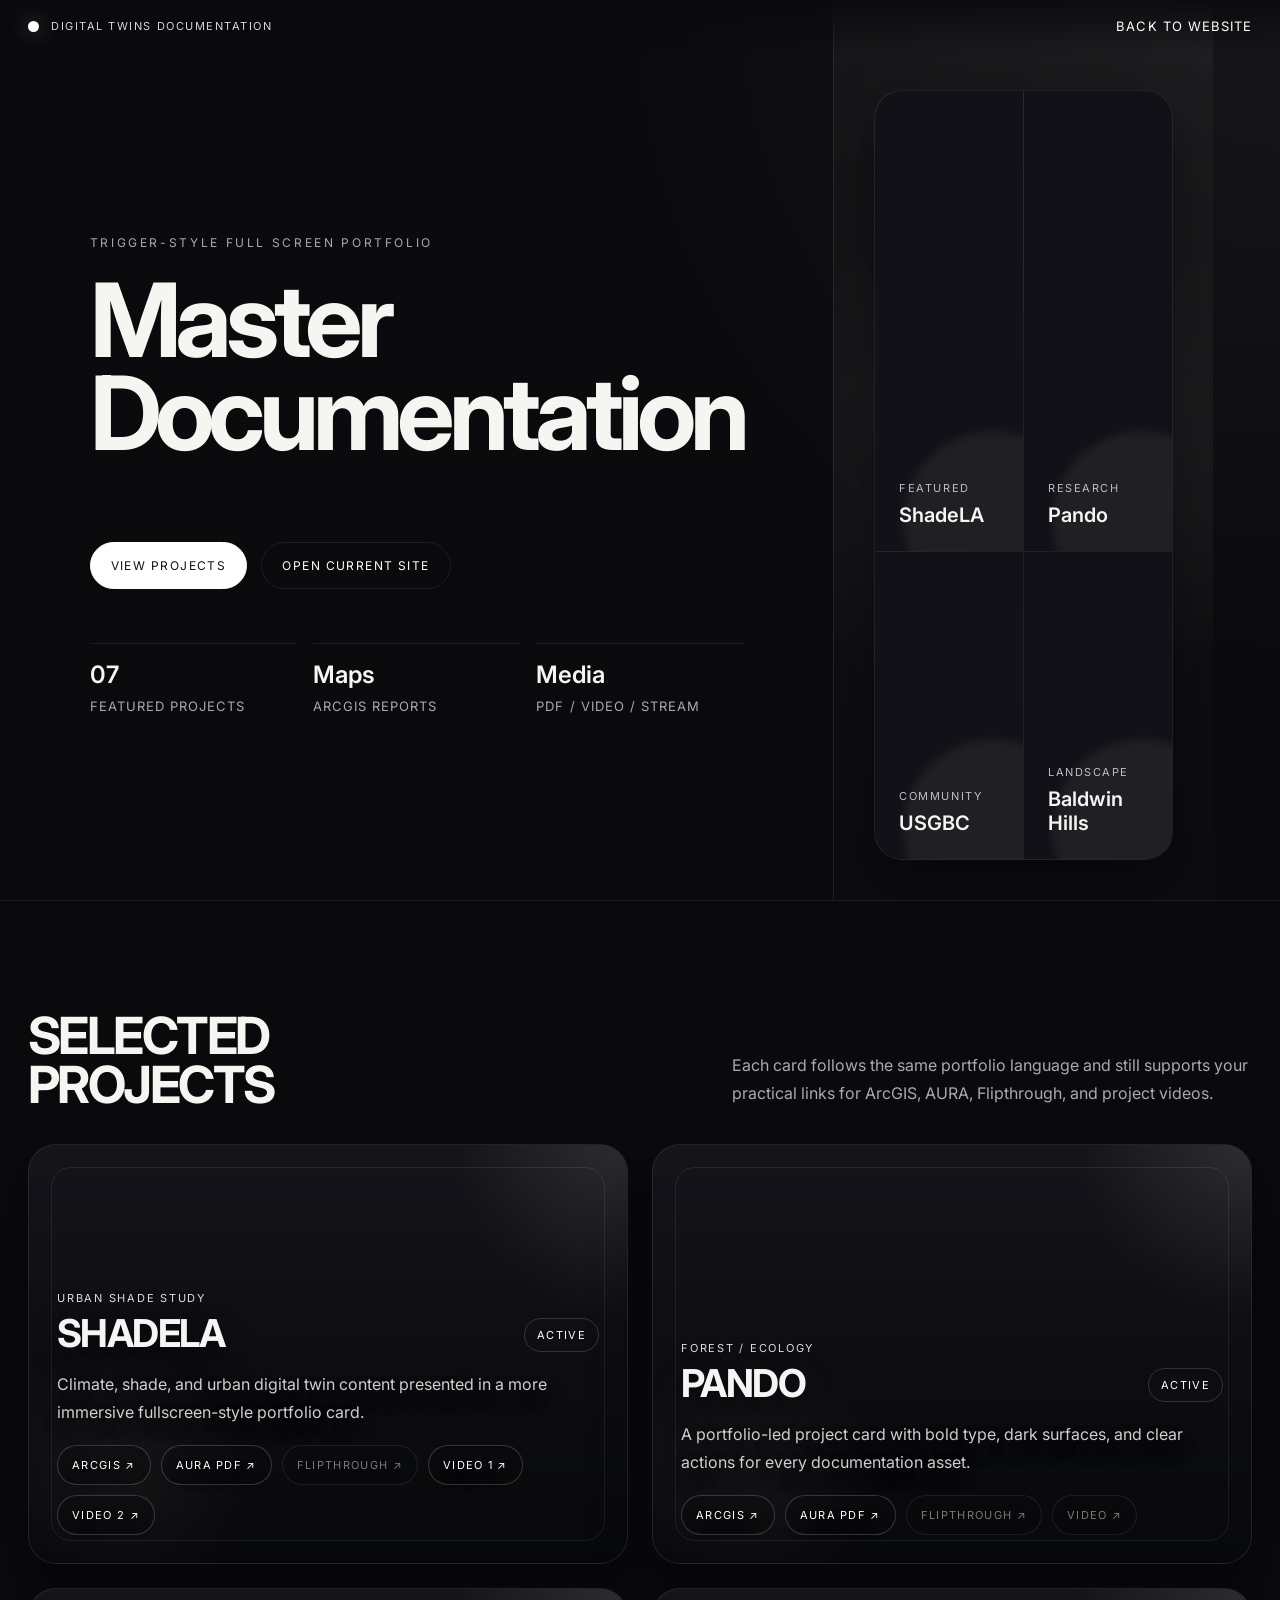
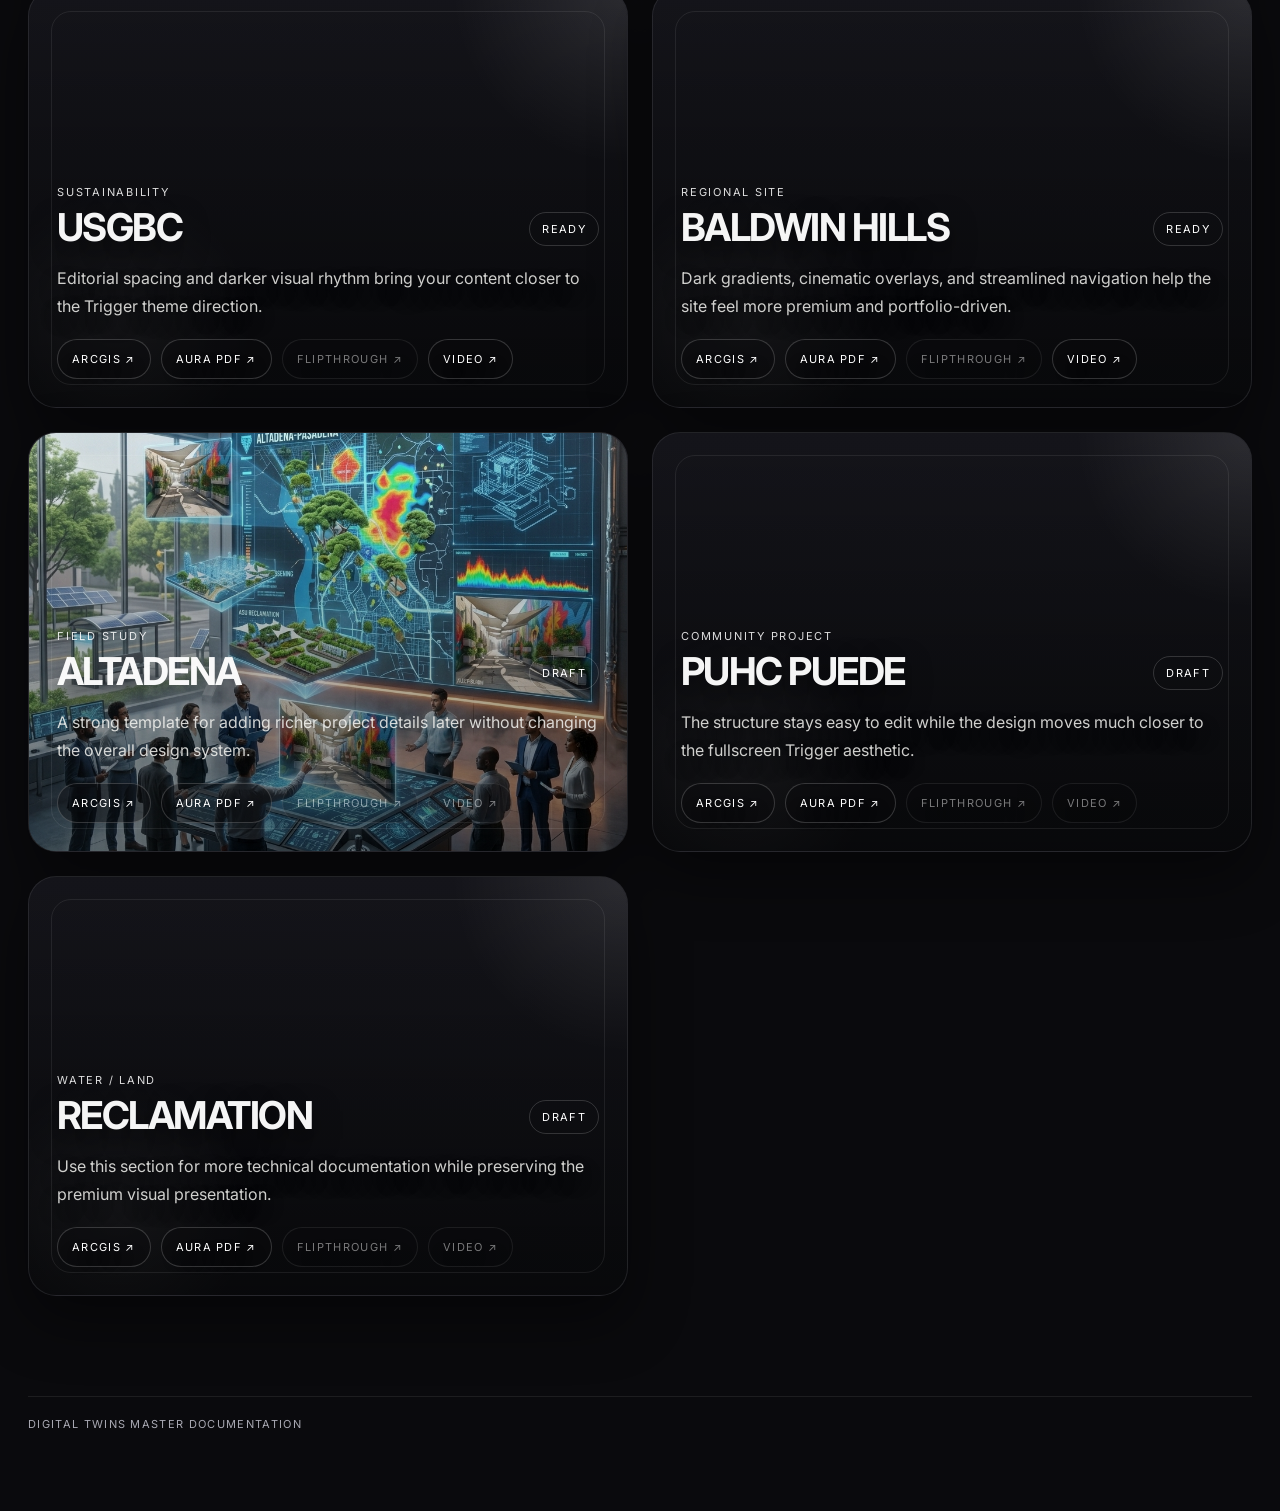
==== Master-Documentation/index.html @ c4b17cc3 "Remove docs footer tagline" ====
<!doctype html>
<html lang="en">
<head>
  <meta charset="utf-8" />
  <meta name="viewport" content="width=device-width, initial-scale=1" />
  <title>Digital Twins Master Documentation</title>
  <link rel="preconnect" href="https://fonts.googleapis.com">
  <link rel="preconnect" href="https://fonts.gstatic.com" crossorigin>
  <link href="https://fonts.googleapis.com/css2?family=Inter:wght@400;500;600;700;800;900&display=swap" rel="stylesheet">
  <style>
    :root {
      --bg: #0a0a0d;
      --panel: #121217;
      --panel-2: #181820;
      --line: rgba(255,255,255,0.08);
      --text: #f5f5f2;
      --muted: #a9a9b3;
      --accent: #ffffff;
      --accent-2: #d6d6dc;
      --radius: 22px;
      --max: 1400px;
      --shadow: 0 24px 60px rgba(0,0,0,0.45);
    }

    * { box-sizing: border-box; }
    html { scroll-behavior: smooth; }
    body {
      margin: 0;
      background: radial-gradient(circle at top right, rgba(255,255,255,0.05), transparent 20%), #0a0a0d;
      color: var(--text);
      font-family: Inter, Arial, Helvetica, sans-serif;
      overflow-x: hidden;
    }

    a { color: inherit; }

    .noise {
      position: fixed;
      inset: 0;
      pointer-events: none;
      opacity: 0.035;
      background-image:
        linear-gradient(rgba(255,255,255,.8) 1px, transparent 1px),
        linear-gradient(90deg, rgba(255,255,255,.8) 1px, transparent 1px);
      background-size: 4px 4px, 4px 4px;
      mix-blend-mode: soft-light;
      z-index: 0;
    }

    .site {
      position: relative;
      z-index: 1;
    }

    .topbar {
      position: fixed;
      inset: 0 0 auto 0;
      z-index: 30;
      padding: 18px 28px;
      display: flex;
      justify-content: space-between;
      align-items: center;
      background: linear-gradient(180deg, rgba(10,10,13,0.9), rgba(10,10,13,0.45), transparent);
    }

    .brand {
      display: flex;
      align-items: center;
      gap: 12px;
      letter-spacing: 0.14em;
      text-transform: uppercase;
      font-size: 11px;
      color: var(--accent-2);
    }

    .brand-mark {
      width: 11px;
      height: 11px;
      border-radius: 999px;
      background: #fff;
      box-shadow: 0 0 22px rgba(255,255,255,0.4);
    }

    .nav {
      display: flex;
      gap: 20px;
      align-items: center;
    }

    .nav a {
      text-decoration: none;
      color: var(--muted);
      font-size: 13px;
      letter-spacing: 0.08em;
      text-transform: uppercase;
      transition: color .25s ease;
    }

    .nav a:hover,
    .nav a.active {
      color: #fff;
    }

    .hero {
      min-height: 100vh;
      display: grid;
      grid-template-columns: 1.15fr 0.85fr;
      align-items: stretch;
      border-bottom: 1px solid var(--line);
    }

    .hero-left,
    .hero-right {
      position: relative;
      min-height: 100vh;
    }

    .hero-left {
      padding: 120px 7vw 70px;
      display: flex;
      flex-direction: column;
      justify-content: center;
    }

    .kicker {
      color: var(--muted);
      letter-spacing: 0.22em;
      text-transform: uppercase;
      font-size: 12px;
      margin-bottom: 24px;
    }

    h1 {
      margin: 0;
      font-size: clamp(3.6rem, 8vw, 8rem);
      line-height: 0.9;
      letter-spacing: -0.06em;
      font-weight: 700;
      max-width: 780px;
    }

    .hero-copy {
      max-width: 620px;
      margin-top: 28px;
      font-size: 17px;
      line-height: 1.9;
      color: var(--muted);
    }

    .hero-actions {
      margin-top: 38px;
      display: flex;
      gap: 14px;
      flex-wrap: wrap;
    }

    .btn {
      display: inline-flex;
      align-items: center;
      gap: 10px;
      padding: 15px 20px;
      border-radius: 999px;
      text-decoration: none;
      font-size: 12px;
      letter-spacing: 0.12em;
      text-transform: uppercase;
      border: 1px solid var(--line);
      transition: transform .22s ease, background .22s ease, border-color .22s ease;
    }

    .btn.primary {
      background: #fff;
      color: #111;
      border-color: #fff;
    }

    .btn.secondary {
      color: #fff;
      background: transparent;
    }

    .btn:hover {
      transform: translateY(-2px);
    }

    .hero-meta {
      display: grid;
      grid-template-columns: repeat(3, minmax(0, 1fr));
      gap: 16px;
      margin-top: 54px;
      max-width: 720px;
    }

    .meta-card {
      border-top: 1px solid var(--line);
      padding-top: 16px;
    }

    .meta-card strong {
      display: block;
      font-size: 24px;
      margin-bottom: 6px;
      font-weight: 600;
    }

    .meta-card span {
      color: var(--muted);
      font-size: 13px;
      letter-spacing: 0.08em;
      text-transform: uppercase;
    }

    .hero-right {
      border-left: 1px solid var(--line);
      background:
        linear-gradient(180deg, rgba(255,255,255,0.04), rgba(255,255,255,0.01)),
        radial-gradient(circle at center, rgba(255,255,255,0.08), transparent 58%);
      overflow: hidden;
    }

    .showcase {
      position: absolute;
      inset: 90px 40px 40px 40px;
      border: 1px solid var(--line);
      border-radius: 28px;
      overflow: hidden;
      background: linear-gradient(135deg, #15151c, #0d0d12 60%);
      box-shadow: var(--shadow);
    }

    .showcase::before {
      content: "";
      position: absolute;
      inset: 0;
      background:
        linear-gradient(180deg, rgba(255,255,255,0.02), transparent 36%),
        radial-gradient(circle at 78% 18%, rgba(255,255,255,0.08), transparent 18%),
        radial-gradient(circle at 18% 74%, rgba(255,255,255,0.05), transparent 24%);
    }

    .showcase-grid {
      position: absolute;
      inset: 0;
      display: grid;
      grid-template-columns: 1fr 1fr;
      grid-template-rows: 1.2fr 0.8fr;
      gap: 1px;
      background: var(--line);
    }

    .showcase-card {
      position: relative;
      background: #111117;
      padding: 24px;
      display: flex;
      flex-direction: column;
      justify-content: flex-end;
      overflow: hidden;
    }

    .showcase-card::after {
      content: "";
      position: absolute;
      inset: auto -60px -60px auto;
      width: 180px;
      height: 180px;
      border-radius: 999px;
      background: rgba(255,255,255,0.06);
      filter: blur(4px);
    }

    .showcase-card small {
      position: relative;
      z-index: 1;
      color: #bdbdc7;
      font-size: 11px;
      letter-spacing: 0.14em;
      text-transform: uppercase;
      margin-bottom: 8px;
    }

    .showcase-card strong {
      position: relative;
      z-index: 1;
      font-size: 1.25rem;
      font-weight: 600;
    }

    .section {
      padding: 110px 28px 40px;
    }

    .section-inner {
      width: min(var(--max), 100%);
      margin: 0 auto;
    }

    .section-head {
      display: flex;
      justify-content: space-between;
      gap: 28px;
      align-items: end;
      margin-bottom: 36px;
    }

    .section-head h2 {
      margin: 0;
      font-size: clamp(2rem, 4vw, 4rem);
      letter-spacing: -0.05em;
      line-height: 0.95;
      text-transform: uppercase;
    }

    .section-head p {
      margin: 0;
      max-width: 520px;
      color: var(--muted);
      line-height: 1.8;
    }

    .projects {
      display: grid;
      grid-template-columns: 1fr 1fr;
      gap: 24px;
    }

    .project {
      position: relative;
      min-height: 420px;
      border: 1px solid var(--line);
      border-radius: 28px;
      overflow: hidden;
      background: linear-gradient(180deg, #15151b, #0f1014);
      box-shadow: var(--shadow);
      transition: transform .28s ease, border-color .28s ease;
    }

    .project:hover {
      transform: translateY(-6px);
      border-color: rgba(255,255,255,0.18);
    }

    .project-visual {
      position: absolute;
      inset: 0;
      background:
        linear-gradient(180deg, rgba(0,0,0,0.04), rgba(0,0,0,0.48)),
        radial-gradient(circle at top right, rgba(255,255,255,0.11), transparent 24%),
        radial-gradient(circle at 15% 80%, rgba(255,255,255,0.07), transparent 22%),
        linear-gradient(135deg, #1b1c24, #0e0f14 60%);
    }

    .project-visual::before {
      content: "";
      position: absolute;
      inset: 22px;
      border: 1px solid rgba(255,255,255,0.08);
      border-radius: 20px;
    }

    .project-content {
      position: absolute;
      inset: 0;
      padding: 28px;
      display: flex;
      flex-direction: column;
      justify-content: flex-end;
      gap: 18px;
    }

    .project-top {
      display: flex;
      justify-content: space-between;
      gap: 16px;
      align-items: end;
    }

    .project-label {
      font-size: 11px;
      color: rgba(255,255,255,.86);
      text-transform: uppercase;
      letter-spacing: 0.16em;
      margin-bottom: 10px;
    }

    .project h3 {
      margin: 0;
      font-size: clamp(1.7rem, 3vw, 2.5rem);
      letter-spacing: -0.04em;
      line-height: 0.96;
      text-transform: uppercase;
      color: rgba(255,255,255,.96);
      text-shadow: 0 10px 26px rgba(0,0,0,.55);
    }

    .status {
      white-space: nowrap;
      color: #fff;
      border: 1px solid rgba(255,255,255,0.16);
      border-radius: 999px;
      padding: 9px 12px;
      font-size: 11px;
      letter-spacing: 0.12em;
      text-transform: uppercase;
    }

    .project p {
      margin: 0;
      max-width: 540px;
      color: rgba(245,245,242,.84);
      line-height: 1.8;
      text-shadow: 0 10px 22px rgba(0,0,0,.45);
    }

    .actions {
      display: flex;
      flex-wrap: wrap;
      gap: 10px;
    }

    .action {
      text-decoration: none;
      display: inline-flex;
      align-items: center;
      gap: 10px;
      padding: 12px 14px;
      border-radius: 999px;
      border: 1px solid rgba(255,255,255,0.18);
      background: rgba(10,10,13,0.42);
      color: #fff;
      font-size: 11px;
      letter-spacing: 0.12em;
      text-transform: uppercase;
      transition: background .22s ease, border-color .22s ease;
      cursor: pointer;
      text-shadow: 0 10px 18px rgba(0,0,0,.35);
    }

    .action:hover {
      background: rgba(255,255,255,0.10);
      border-color: rgba(255,255,255,0.30);
    }

    .action.is-disabled {
      opacity: .45;
      cursor: not-allowed;
      pointer-events: none;
    }

    .footer {
      padding: 60px 28px 80px;
      color: var(--muted);
      text-transform: uppercase;
      letter-spacing: 0.12em;
      font-size: 11px;
    }

    .footer-inner {
      width: min(var(--max), 100%);
      margin: 0 auto;
      padding-top: 20px;
      border-top: 1px solid var(--line);
      display: flex;
      justify-content: space-between;
      gap: 18px;
      flex-wrap: wrap;
    }

    .modal{
      position:fixed;
      inset:0;
      background:rgba(10,16,28,.6);
      display:none;
      align-items:center;
      justify-content:center;
      padding:18px;
      z-index:10;
    }

    .modal[open]{ display:flex; }

    .modal-card{
      width:min(1100px, 100%);
      height:min(88vh, 900px);
      background: linear-gradient(180deg, rgba(255,255,255,.06), rgba(255,255,255,.03));
      border-radius:18px;
      overflow:hidden;
      box-shadow:
        0 28px 80px rgba(0,0,0,.62),
        0 0 0 1px rgba(255,255,255,.10),
        0 26px 90px rgba(255,255,255,.08);
      border:1px solid rgba(255,255,255,.10);
      display:flex;
      flex-direction:column;
      backdrop-filter: blur(10px);
    }

    .modal-top{
      padding:10px 12px;
      display:flex;
      align-items:center;
      justify-content:space-between;
      gap:10px;
      background: linear-gradient(90deg, rgba(255,255,255,.14), rgba(255,255,255,.06));
      color: rgba(255,255,255,.92);
      font-weight:800;
    }

    .modal-title{
      overflow:hidden;
      text-overflow:ellipsis;
      white-space:nowrap;
    }

    .modal-close{
      border:1px solid rgba(255,255,255,.32);
      background:rgba(255,255,255,.14);
      color:#fff;
      font-weight:900;
      border-radius:12px;
      padding:8px 10px;
      cursor:pointer;
    }

    .scroll-card{
      position:fixed;
      right:18px;
      bottom:18px;
      width:min(360px, calc(100vw - 36px));
      z-index:11;
      transform: translateY(0);
      opacity: 1;
      transition: transform .22s ease, opacity .22s ease;
    }

    .scroll-card.is-hidden{
      transform: translateY(18px);
      opacity: 0;
      pointer-events:none;
    }

    .scroll-card .sc-shell{
      background:
        linear-gradient(180deg, rgba(255,255,255,.06), rgba(255,255,255,.025));
      border: 1px solid rgba(255,255,255,.11);
      border-radius: 20px;
      box-shadow:
        0 26px 70px rgba(0,0,0,.62),
        0 0 0 1px rgba(255,255,255,.04);
      backdrop-filter: blur(10px);
      overflow:hidden;
    }

    .scroll-card .sc-shell::before{
      content:"";
      position:absolute;
      inset:0;
      pointer-events:none;
      background:
        radial-gradient(300px 180px at 20% 0%, rgba(214,179,106,.16), transparent 70%),
        radial-gradient(260px 160px at 100% 30%, rgba(255,255,255,.06), transparent 70%);
      opacity:.9;
    }

    .scroll-card .sc-shell{
      position:relative;
    }

    .scroll-card .sc-shell::after{
      content:"";
      position:absolute;
      left:0;
      top:10px;
      bottom:10px;
      width:2px;
      border-radius:999px;
      background: linear-gradient(180deg, rgba(214,179,106,.0), rgba(214,179,106,.55), rgba(214,179,106,.0));
      opacity:.85;
      pointer-events:none;
    }

    .scroll-card .sc-top{
      display:flex;
      align-items:center;
      justify-content:space-between;
      gap:12px;
      padding:14px 14px;
      position:relative;
    }

    .scroll-card .sc-title{
      min-width:0;
      display:flex;
      flex-direction:column;
      gap:2px;
    }

    .scroll-card .sc-title strong{
      font-size:12px;
      letter-spacing:.12em;
      text-transform:uppercase;
      color: rgba(243,228,191,.95);
    }

    .scroll-card .sc-title span{
      font-size:12px;
      color: var(--muted);
      white-space:nowrap;
      overflow:hidden;
      text-overflow:ellipsis;
    }

    .scroll-card .sc-toggle{
      height:34px;
      padding:0 12px;
      border-radius: 999px;
      border:1px solid rgba(255,255,255,.12);
      background: rgba(10,10,14,.35);
      color: var(--text);
      font-weight:800;
      cursor:pointer;
      transition: transform .08s ease, background .15s ease, border-color .15s ease;
      white-space:nowrap;
    }

    .scroll-card .sc-toggle:hover{
      background: rgba(10,10,14,.50);
      border-color: rgba(214,179,106,.50);
    }

    .scroll-card .sc-panel{
      max-height: 0;
      overflow:hidden;
      opacity: 0;
      transform: translateY(-6px);
      transition: max-height .24s ease, opacity .18s ease, transform .18s ease;
      border-top: 1px solid rgba(255,255,255,.09);
      position:relative;
    }

    .scroll-card.is-open .sc-panel{
      max-height: 220px;
      opacity: 1;
      transform: translateY(0);
    }

    .scroll-card .sc-panel-inner{
      padding: 12px 14px 14px;
      display:flex;
      flex-direction:column;
      gap:10px;
    }

    .scroll-card .sc-item{
      display:flex;
      align-items:center;
      justify-content:space-between;
      gap:10px;
      padding: 11px 11px;
      border-radius: 14px;
      border: 1px solid rgba(255,255,255,.10);
      background:
        linear-gradient(180deg, rgba(255,255,255,.04), rgba(255,255,255,.02));
    }

    .scroll-card .sc-item:hover{
      border-color: rgba(214,179,106,.22);
    }

    .scroll-card .sc-item-label{
      min-width:0;
      display:flex;
      flex-direction:column;
      gap:2px;
    }

    .scroll-card .sc-item-label b{
      font-size:12px;
      color: rgba(255,255,255,.92);
    }

    .scroll-card .sc-item-label i{
      font-style:normal;
      font-size:11px;
      color: var(--muted);
      white-space:nowrap;
      overflow:hidden;
      text-overflow:ellipsis;
    }

    .scroll-card .sc-jump{
      height:30px;
      padding:0 10px;
      border-radius: 999px;
      border:1px solid rgba(214,179,106,.30);
      background: rgba(214,179,106,.10);
      color: rgba(243,228,191,.95);
      font-weight:800;
      cursor:pointer;
      transition: transform .08s ease, background .15s ease, border-color .15s ease;
      flex-shrink:0;
    }

    .scroll-card .sc-jump:hover{
      background: rgba(214,179,106,.14);
      border-color: rgba(214,179,106,.50);
    }

    .modal-frame{
      flex:1;
      border:0;
      width:100%;
    }

    .cA{ background: linear-gradient(180deg,#3aa0ff,#1f63c7); }
    .cB{ background: linear-gradient(180deg,#55cc57,#2e8f31); }
    .cC{ background: linear-gradient(180deg,#ff9b39,#d35b0d); }
    .cD{ background: linear-gradient(180deg,#8c69ff,#4d2fb8); }
    .cE{ background: linear-gradient(180deg,#ff5e5e,#c52b2b); }
    .cF{ background: linear-gradient(180deg,#20c8c8,#0a7f86); }
    .cG{ background: linear-gradient(180deg,#ffd66b,#d2a11c); }

    .hA{ background: linear-gradient(90deg,#69b7ff,#3f86dd); }
    .hB{ background: linear-gradient(90deg,#79de83,#46ab54); }
    .hC{ background: linear-gradient(90deg,#ffb06a,#e27c2e); }
    .hD{ background: linear-gradient(90deg,#ab92ff,#6c55d6); }
    .hE{ background: linear-gradient(90deg,#ff8a8a,#d85656); }
    .hF{ background: linear-gradient(90deg,#64dddd,#2aa2aa); }
    .hG{ background: linear-gradient(90deg,#ffe39a,#e0b545); }

    @media (max-width: 1100px) {
      .hero { grid-template-columns: 1fr; }
      .hero-right { min-height: 58vh; border-left: 0; border-top: 1px solid var(--line); }
      .projects { grid-template-columns: 1fr; }
    }

    @media (max-width: 760px) {
      .topbar { padding: 16px 18px; }
      .nav { display: none; }
      .hero-left { padding: 110px 22px 50px; }
      .hero-meta { grid-template-columns: 1fr; }
      .showcase { inset: 24px; }
      .showcase-grid { grid-template-columns: 1fr; grid-template-rows: repeat(4, 1fr); }
      .section { padding: 84px 18px 26px; }
      .section-head { flex-direction: column; align-items: start; }
      .project { min-height: 380px; }
      .project-content { padding: 22px; }
      .footer { padding: 44px 18px 60px; }
    }
  </style>
</head>
<body>
  <div class="noise"></div>
  <div class="site">
    <header class="topbar">
      <div class="brand">
        <span class="brand-mark"></span>
        <span>Digital Twins Documentation</span>
      </div>
      <nav class="nav">
        <a href="../index.html" class="active">Back to Website</a>
      </nav>
    </header>

    <section class="hero" id="home">
      <div class="hero-left">
        <div class="kicker">Trigger-style full screen portfolio</div>
        <h1>Master<br>Documentation</h1>
        <p class="hero-copy">
        </p>
        <div class="hero-actions">
          <a class="btn primary" href="#projects">View Projects</a>
          <a class="btn secondary" href="https://digitaltwinshub2025.github.io/Master-Documentation/" target="_blank" rel="noreferrer">Open Current Site</a>
        </div>
        <div class="hero-meta">
          <div class="meta-card">
            <strong id="metaProjectCount">07</strong>
            <span>Featured Projects</span>
          </div>
          <div class="meta-card">
            <strong>Maps</strong>
            <span>ArcGIS Reports</span>
          </div>
          <div class="meta-card">
            <strong>Media</strong>
            <span>PDF / Video / Stream</span>
          </div>
        </div>
      </div>

      <div class="hero-right">
        <div class="showcase">
          <div class="showcase-grid" id="showcaseGrid">
            <div class="showcase-card"><small>Featured</small><strong>ShadeLA</strong></div>
            <div class="showcase-card"><small>Research</small><strong>Pando</strong></div>
            <div class="showcase-card"><small>Community</small><strong>USGBC</strong></div>
            <div class="showcase-card"><small>Landscape</small><strong>Baldwin Hills</strong></div>
          </div>
        </div>
      </div>
    </section>

    <section class="section" id="projects">
      <div class="section-inner">
        <div class="section-head">
          <h2>Selected<br>Projects</h2>
          <p>
            Each card follows the same portfolio language and still supports your practical links for ArcGIS, AURA, Flipthrough, and project videos.
          </p>
        </div>

        <div class="projects" id="projectsGrid"></div>
      </div>
    </section>

    <footer class="footer">
      <div class="footer-inner">
        <span>Digital Twins Master Documentation</span>
      </div>
    </footer>
  </div>

  <div class="modal" id="pdfModal" aria-hidden="true">
    <div class="modal-card" role="dialog" aria-modal="true" aria-label="PDF Viewer">
      <div class="modal-top">
        <div class="modal-title" id="modalTitle">PDF</div>
        <button class="modal-close" type="button" id="modalClose">Close</button>
      </div>
      <iframe class="modal-frame" id="modalFrame" title="PDF Preview"></iframe>
    </div>
  </div>

  <script>
    const modal = document.getElementById('pdfModal');
    const modalFrame = document.getElementById('modalFrame');
    const modalTitle = document.getElementById('modalTitle');
    const modalClose = document.getElementById('modalClose');

    const pdfByCard = new WeakMap();

    const auraPdfByProject = {
      "Altadena": "Files/Altadena%20Fire%20Rebuild_%20Resilient,%20Equitable,%20and%20Community-Oriented%20Recovery%20Plan%20V100.pdf",
      "Baldwin Hills": "Files/Baldwin%20Hills%206-Mile%20Corridor%20Land%20Context%20and%20Infrastructure%20Report.pdf",
      "PUHC PUEDE": "Files/PUHC%20PUEDE%20Alleys_%20Architecture%20and%20Urban%20Design%20for%20Environmental%20Justice,%20Climate%20Resilience,%20and%20Community%20Health%20in%20South%20Los%20Angeles%20Census%20Tracts%202098.10%20and%202095.20.pdf",
      "Pando": "Files/Pando%20Populus_%20Comprehensive%20Environmental%20and%20Social%20Resilience%20Assessment%20for%20Census%20Tract%201397.02%20Images.pdf",
      "Reclamation": "Files/Reclamation%20Site%202_%20Holistic%20Ecosystem%20Restoration%20for%20Climate-Resilient%20Urban%20Equity%20in%20Census%20Tract%206017.pdf",
      "ShadeLA": "Files/Shade%20LA_%20Transforming%20Urban%20Heat%20Islands%20in%20South%20Los%20Angeles%20Census%20Tracts%205351.01,%202430,%202382,%20and%202240.10%20through%20Equitable%20Shade%20Structures%20and%20Regenerative%20Design.pdf",
      "USGBC": "Files/Altadena%20Fire%20Rebuild_%20Resilient,%20Equitable,%20and%20Community-Oriented%20Recovery%20Plan%20V100.pdf"
    };

    const pixelStreamingUrlByProject = {
      "ShadeLA": "",
      "Pando": "",
      "Baldwin Hills": "",
      "Altadena": "",
      "PUHC PUEDE": "",
      "Reclamation": "",
      "USGBC": ""
    };

    /* Multi-video mapping: array = multiple videos, string = single video, "" = none */
    const videoUrlByProject = {
      "ShadeLA": [
        { title: "Mary", url: "https://drive.google.com/file/d/1gjoIIHO3KxxphVay7UshSjkQwNnDtPC7/view?usp=sharing&t=1" },
        { title: "Monica", url: "https://drive.google.com/file/d/1gjoIIHO3KxxphVay7UshSjkQwNnDtPC7/view?usp=sharing&t=1" }
      ],
      "Pando": "",
      "Baldwin Hills": "https://drive.google.com/file/d/1Mtr_PEtuTASlkRgcPuQJc0BHIPHrg0j4/view?usp=sharing",
      "Altadena": "",
      "PUHC PUEDE": "",
      "Reclamation": "",
      "USGBC": "https://drive.google.com/file/d/12kt5RScLadVWuhMQ-d3hyvTw9CoPC06G/view?usp=drive_web"
    };

    const arcGisUrlByProject = {
      "ShadeLA": "https://lattcarch.maps.arcgis.com/apps/mapviewer/index.html?webmap=3968fdaf63ea47f39f6abe8f48c8537e",
      "Pando": "https://lattcarch.maps.arcgis.com/apps/mapviewer/index.html?webmap=1e771fef5ccd4a81b15c1664423d9f9a",
      "Baldwin Hills": "https://lattcarch.maps.arcgis.com/apps/mapviewer/index.html?webmap=1e771fef5ccd4a81b15c1664423d9f9a",
      "Altadena": "https://lattcarch.maps.arcgis.com/apps/mapviewer/index.html?webmap=1e771fef5ccd4a81b15c1664423d9f9a",
      "PUHC PUEDE": "https://lattcarch.maps.arcgis.com/apps/mapviewer/index.html?webmap=32cdd4e1df694db19010bbd6f7883456",
      "Reclamation": "https://lattcarch.maps.arcgis.com/apps/mapviewer/index.html?webmap=35a4d5e870774216b99760ae453b8b1b",
      "USGBC": "https://lattcarch.maps.arcgis.com/apps/mapviewer/index.html?webmap=00d3c86165b147128031c7bba35bcb55"
    };

    const cardImageByProject = {
      "ShadeLA": "assets/ShadeLAA.png",
      "Pando": "assets/Pandoo.png",
      "USGBC": "assets/USGBC.png",
      "Baldwin Hills": "assets/Baldwin Hills.png",
      "Altadena": "assets/Altadena Fire Rebuild_ Resilient, Equitable, and Community-Oriented Recovery Plan V100.png",
      "PUHC PUEDE": "assets/ALLYBOOM.png",
      "Reclamation": "assets/ASU RE.png"
    };

    function openModal(title, url){
      modalTitle.textContent = title;
      modalFrame.src = url;
      modal.setAttribute('open','');
      modal.setAttribute('aria-hidden','false');
    }

    function closeModal(){
      modalFrame.src = '';
      modal.removeAttribute('open');
      modal.setAttribute('aria-hidden','true');
    }

    function setCardPdf(card, viewBtn, fileNameEl, next){
      const prev = pdfByCard.get(card);
      if(prev && prev.objectUrl && prev.url){
        URL.revokeObjectURL(prev.url);
      }

      if(!next){
        pdfByCard.delete(card);
        if(fileNameEl) fileNameEl.textContent = 'No PDF selected';
        if(viewBtn) viewBtn.disabled = true;
        return;
      }

      pdfByCard.set(card, next);
      if(fileNameEl) fileNameEl.textContent = next.fileName || 'PDF';
      if(viewBtn) viewBtn.disabled = false;
    }

    function normalizeVideoItems(raw){
      if(!raw) return [];
      if(typeof raw === 'string'){
        const trimmed = raw.trim();
        return trimmed ? [{ title: 'Video 1', url: trimmed }] : [];
      }
      if(Array.isArray(raw)){
        return raw
          .map((item, idx) => {
            if(!item) return null;
            if(typeof item === 'string'){
              const trimmed = item.trim();
              return trimmed ? { title: `Video ${idx + 1}`, url: trimmed } : null;
            }
            if(typeof item === 'object'){
              const url = (item.url || '').toString().trim();
              if(!url) return null;
              const title = (item.title || `Video ${idx + 1}`).toString().trim() || `Video ${idx + 1}`;
              return { title, url };
            }
            return null;
          })
          .filter(Boolean);
      }
      if(typeof raw === 'object'){
        const url = (raw.url || '').toString().trim();
        if(!url) return [];
        const title = (raw.title || 'Video 1').toString().trim() || 'Video 1';
        return [{ title, url }];
      }
      return [];
    }

    modalClose.addEventListener('click', closeModal);
    modal.addEventListener('click', (e) => {
      if(e.target === modal) closeModal();
    });
    window.addEventListener('keydown', (e) => {
      if(e.key === 'Escape' && modal.hasAttribute('open')) closeModal();
    });

    const projectsGrid = document.getElementById('projectsGrid');
    const metaProjectCount = document.getElementById('metaProjectCount');

    const projectMeta = [
      { name: 'ShadeLA', label: 'Urban Shade Study', status: 'Active', desc: 'Climate, shade, and urban digital twin content presented in a more immersive fullscreen-style portfolio card.' },
      { name: 'Pando', label: 'Forest / Ecology', status: 'Active', desc: 'A portfolio-led project card with bold type, dark surfaces, and clear actions for every documentation asset.' },
      { name: 'USGBC', label: 'Sustainability', status: 'Ready', desc: 'Editorial spacing and darker visual rhythm bring your content closer to the Trigger theme direction.' },
      { name: 'Baldwin Hills', label: 'Regional Site', status: 'Ready', desc: 'Dark gradients, cinematic overlays, and streamlined navigation help the site feel more premium and portfolio-driven.' },
      { name: 'Altadena', label: 'Field Study', status: 'Draft', desc: 'A strong template for adding richer project details later without changing the overall design system.' },
      { name: 'PUHC PUEDE', label: 'Community Project', status: 'Draft', desc: 'The structure stays easy to edit while the design moves much closer to the fullscreen Trigger aesthetic.' },
      { name: 'Reclamation', label: 'Water / Land', status: 'Draft', desc: 'Use this section for more technical documentation while preserving the premium visual presentation.' }
    ];

    if(metaProjectCount){
      metaProjectCount.textContent = String(projectMeta.length).padStart(2, '0');
    }

    function createAction(label, kind, enabled){
      const a = document.createElement('a');
      a.className = 'action' + (enabled ? '' : ' is-disabled');
      a.href = '#';
      a.textContent = `${label} ↗`;
      a.setAttribute('data-action', kind);
      return a;
    }

    function renderProjects(){
      if(!projectsGrid) return;
      projectsGrid.innerHTML = '';

      projectMeta.forEach((p) => {
        const arcUrl = arcGisUrlByProject[p.name] || '';
        const auraUrl = auraPdfByProject[p.name] || '';
        const streamUrl = pixelStreamingUrlByProject[p.name] || '';
        const videos = normalizeVideoItems(videoUrlByProject[p.name]);

        const article = document.createElement('article');
        article.className = 'project';
        article.setAttribute('data-project', p.name);

        const visual = document.createElement('div');
        visual.className = 'project-visual';

        const imageFile = cardImageByProject[p.name];
        if(imageFile){
          const imageUrl = encodeURI(imageFile);
          visual.style.backgroundImage = [
            'linear-gradient(180deg, rgba(0,0,0,0.04), rgba(0,0,0,0.48))',
            'radial-gradient(circle at top right, rgba(255,255,255,0.11), transparent 24%)',
            'radial-gradient(circle at 15% 80%, rgba(255,255,255,0.07), transparent 22%)',
            `url("${imageUrl}")`
          ].join(', ');
          visual.style.backgroundSize = 'auto, auto, auto, cover';
          visual.style.backgroundPosition = '0 0, 0 0, 0 0, center';
          visual.style.backgroundRepeat = 'no-repeat, no-repeat, no-repeat, no-repeat';
        }
        article.appendChild(visual);

        const content = document.createElement('div');
        content.className = 'project-content';

        const top = document.createElement('div');
        top.className = 'project-top';

        const left = document.createElement('div');
        const label = document.createElement('div');
        label.className = 'project-label';
        label.textContent = p.label;
        const h3 = document.createElement('h3');
        h3.textContent = p.name;
        left.appendChild(label);
        left.appendChild(h3);

        const status = document.createElement('div');
        status.className = 'status';
        status.textContent = p.status;

        top.appendChild(left);
        top.appendChild(status);

        const desc = document.createElement('p');
        desc.textContent = p.desc;

        const actions = document.createElement('div');
        actions.className = 'actions';
        actions.appendChild(createAction('ArcGIS', 'arcgis', Boolean(arcUrl)));
        actions.appendChild(createAction('AURA PDF', 'aura', Boolean(auraUrl)));
        actions.appendChild(createAction('Flipthrough', 'flipthrough', Boolean(streamUrl)));

        if(videos.length === 0){
          actions.appendChild(createAction('Video', 'video', false));
        }else if(videos.length === 1){
          actions.appendChild(createAction('Video', 'video', true));
        }else{
          videos.forEach((v, idx) => {
            const a = createAction(`Video ${idx + 1}`, `video-${idx}`, true);
            actions.appendChild(a);
          });
        }

        content.appendChild(top);
        content.appendChild(desc);
        content.appendChild(actions);
        article.appendChild(content);

        article.addEventListener('click', () => {
          document.querySelectorAll('.project').forEach(el => el.classList.toggle('is-active', el === article));
        });

        projectsGrid.appendChild(article);
      });
    }

    renderProjects();

    document.addEventListener('click', (e) => {
      const actionEl = e.target && e.target.closest ? e.target.closest('.action[data-action]') : null;
      if(!actionEl) return;
      e.preventDefault();

      const card = actionEl.closest('.project');
      if(!card) return;
      const project = card.getAttribute('data-project') || '';
      const kind = actionEl.getAttribute('data-action') || '';

      if(kind === 'arcgis'){
        const url = arcGisUrlByProject[project] || '';
        if(url) window.open(url, '_blank', 'noopener,noreferrer');
        return;
      }

      if(kind === 'aura'){
        const url = auraPdfByProject[project] || '';
        if(url) openModal(`${project} - AURA Report`, url);
        return;
      }

      if(kind === 'flipthrough'){
        const url = pixelStreamingUrlByProject[project] || '';
        if(url) window.open(url, '_blank', 'noopener,noreferrer');
        return;
      }

      if(kind === 'video' || kind.startsWith('video-')){
        const items = normalizeVideoItems(videoUrlByProject[project]);
        if(items.length === 0) return;
        if(kind === 'video'){
          window.open(items[0].url, '_blank', 'noopener,noreferrer');
          return;
        }
        const idx = Number(kind.replace('video-',''));
        const item = items[idx];
        if(item && item.url) window.open(item.url, '_blank', 'noopener,noreferrer');
        return;
      }
    });
  </script>
</body>
</html>
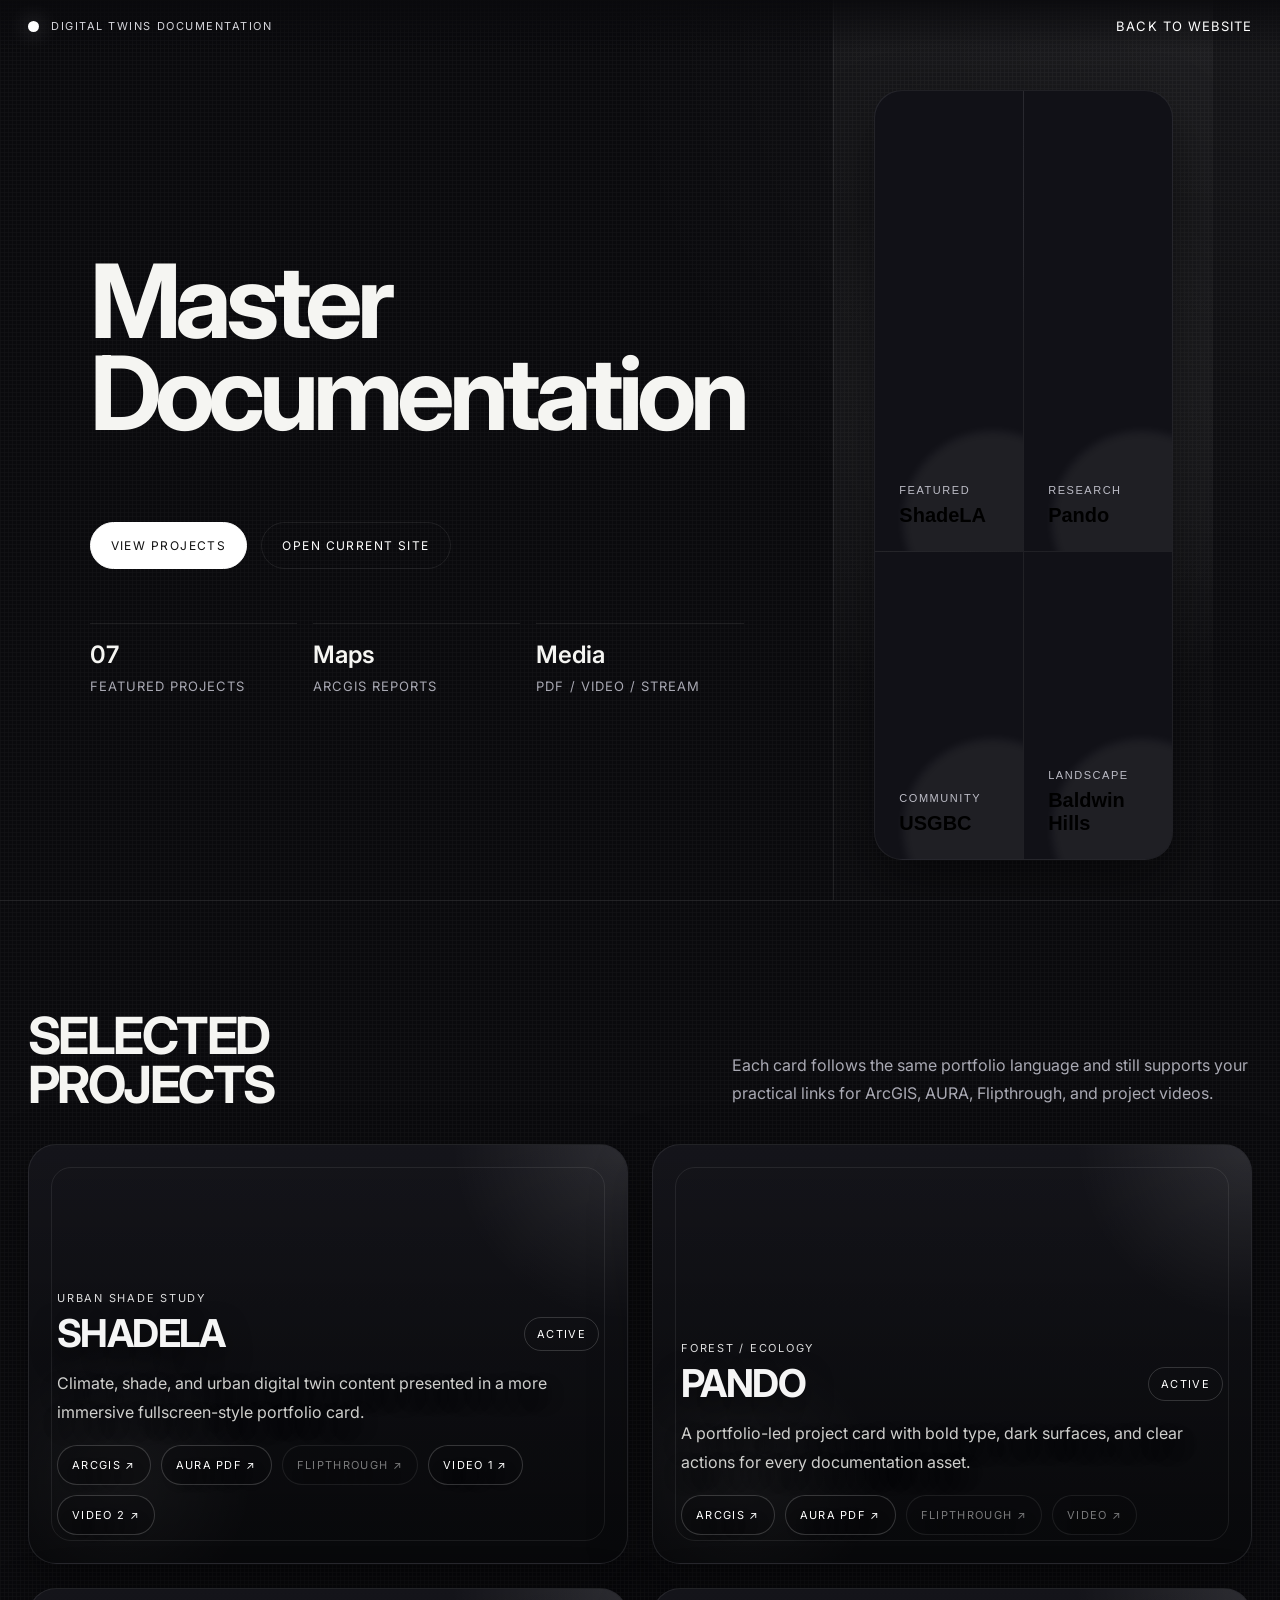
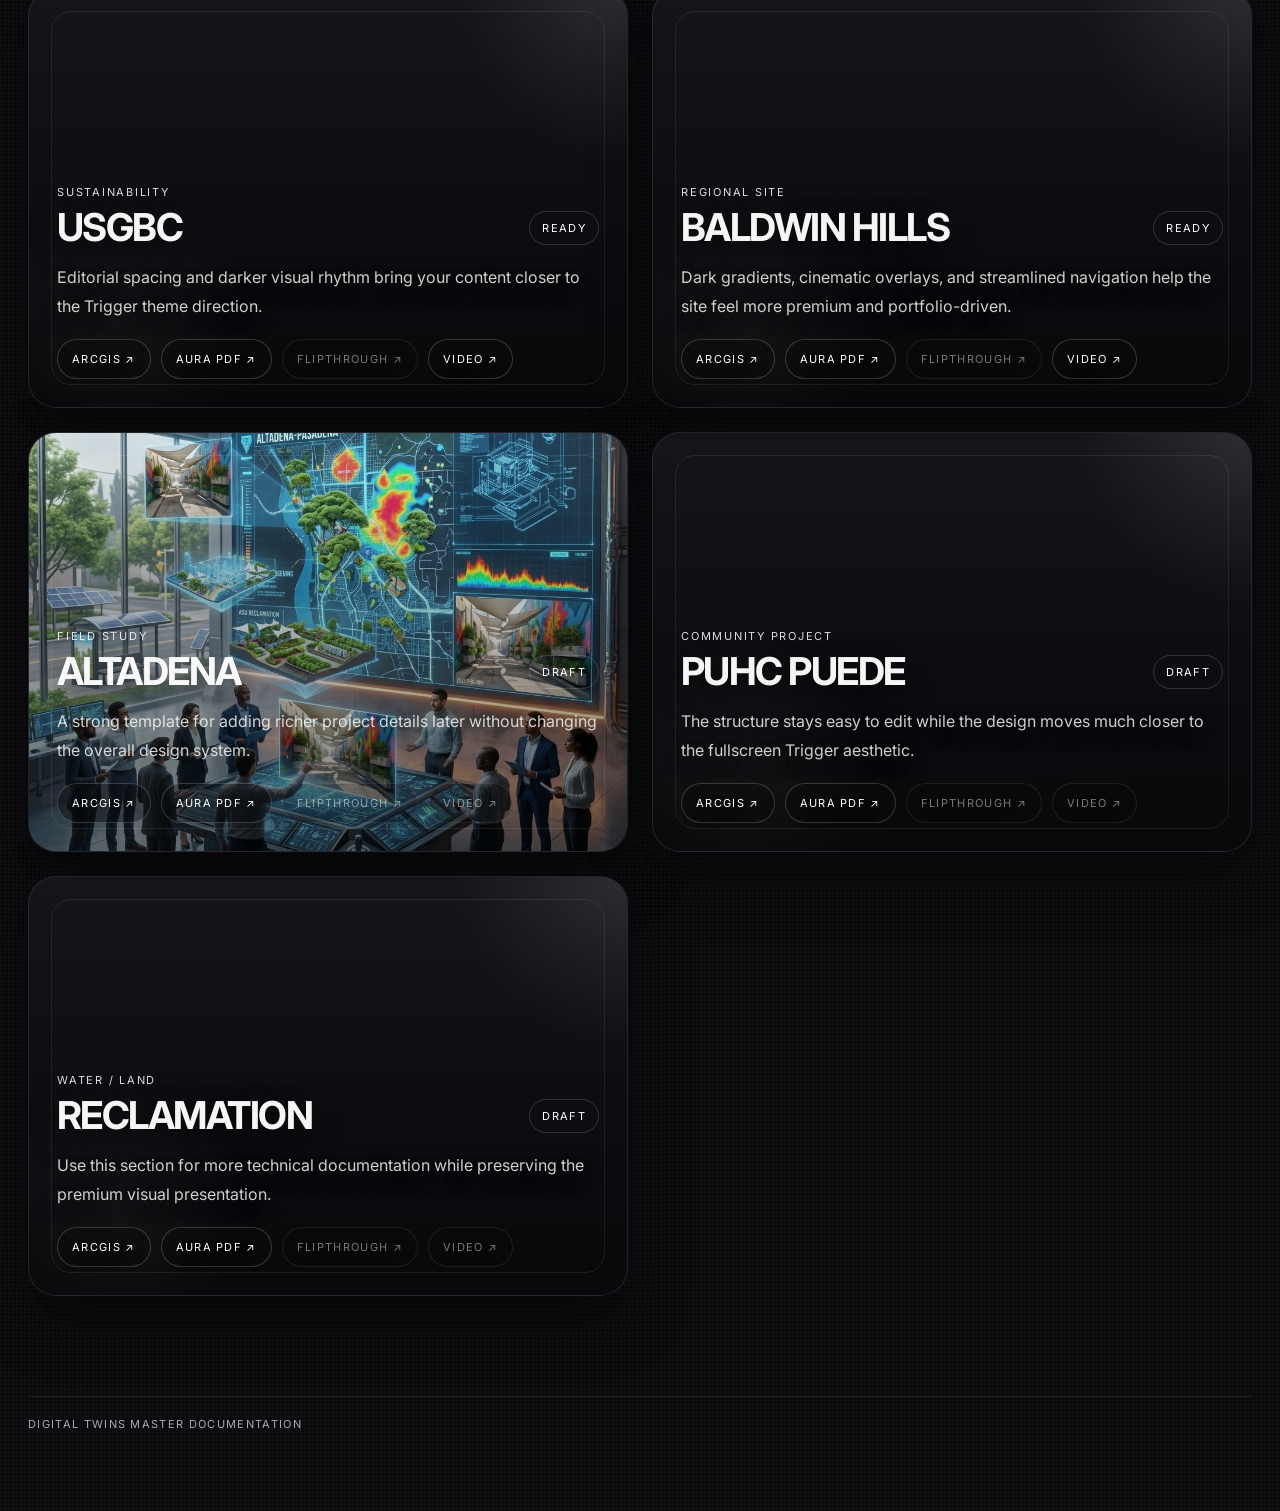
==== commit 51374b9f: "Add luxury motion and showcase scroll links" ====
--- a/Master-Documentation/index.html
+++ b/Master-Documentation/index.html
@@ -32,6 +32,28 @@
       overflow-x: hidden;
     }
 
+    body {
+      opacity: 0;
+      transform: translateY(10px);
+      transition: opacity .8s cubic-bezier(.2,.9,.2,1), transform .9s cubic-bezier(.2,.9,.2,1);
+    }
+
+    body.is-loaded {
+      opacity: 1;
+      transform: translateY(0);
+    }
+
+    @keyframes flashGlow {
+      0% { box-shadow: 0 0 0 rgba(214,179,106,0); transform: translateY(-6px) scale(1); }
+      35% { box-shadow: 0 0 0 6px rgba(214,179,106,.16); transform: translateY(-8px) scale(1.008); }
+      100% { box-shadow: 0 0 0 rgba(214,179,106,0); transform: translateY(-6px) scale(1); }
+    }
+
+    .project.is-flash {
+      animation: flashGlow 1.1s cubic-bezier(.2,.9,.2,1) 1;
+      border-color: rgba(214,179,106,.42);
+    }
+
     a { color: inherit; }
 
     .noise {
@@ -256,6 +278,29 @@
       flex-direction: column;
       justify-content: flex-end;
       overflow: hidden;
+      border: 0;
+      text-align: left;
+      cursor: pointer;
+      transform: translateY(0) scale(1);
+      transition:
+        transform .38s cubic-bezier(.2,.9,.2,1),
+        box-shadow .38s cubic-bezier(.2,.9,.2,1),
+        filter .38s cubic-bezier(.2,.9,.2,1);
+    }
+
+    .showcase-card:hover {
+      transform: translateY(-7px) scale(1.01);
+      box-shadow: 0 30px 80px rgba(0,0,0,0.70);
+      filter: brightness(1.06);
+    }
+
+    .showcase-card:active {
+      transform: translateY(-3px) scale(0.995);
+    }
+
+    .showcase-card:focus-visible {
+      outline: 2px solid rgba(214,179,106,.55);
+      outline-offset: 3px;
     }
 
     .showcase-card::after {
@@ -332,12 +377,13 @@
       overflow: hidden;
       background: linear-gradient(180deg, #15151b, #0f1014);
       box-shadow: var(--shadow);
-      transition: transform .28s ease, border-color .28s ease;
+      transition: transform .34s cubic-bezier(.2,.9,.2,1), border-color .34s cubic-bezier(.2,.9,.2,1), box-shadow .34s cubic-bezier(.2,.9,.2,1);
     }
 
     .project:hover {
       transform: translateY(-6px);
       border-color: rgba(255,255,255,0.18);
+      box-shadow: 0 34px 90px rgba(0,0,0,.70);
     }
 
     .project-visual {
@@ -475,9 +521,15 @@
       justify-content:center;
       padding:18px;
       z-index:10;
+      opacity: 0;
+      transition: opacity .26s ease;
     }
 
     .modal[open]{ display:flex; }
+
+    .modal[open]{
+      opacity: 1;
+    }
 
     .modal-card{
       width:min(1100px, 100%);
@@ -493,6 +545,26 @@
       display:flex;
       flex-direction:column;
       backdrop-filter: blur(10px);
+      transform: translateY(12px) scale(.985);
+      opacity: 0;
+      transition: transform .30s cubic-bezier(.2,.9,.2,1), opacity .22s ease;
+    }
+
+    .modal[open] .modal-card{
+      transform: translateY(0) scale(1);
+      opacity: 1;
+    }
+
+    .reveal{
+      opacity: 0;
+      transform: translateY(14px);
+      transition: opacity .70s cubic-bezier(.2,.9,.2,1), transform .95s cubic-bezier(.2,.9,.2,1);
+      will-change: transform, opacity;
+    }
+
+    .reveal.is-visible{
+      opacity: 1;
+      transform: translateY(0);
     }
 
     .modal-top{
@@ -764,7 +836,6 @@
 
     <section class="hero" id="home">
       <div class="hero-left">
-        <div class="kicker">Trigger-style full screen portfolio</div>
         <h1>Master<br>Documentation</h1>
         <p class="hero-copy">
         </p>
@@ -791,10 +862,10 @@
       <div class="hero-right">
         <div class="showcase">
           <div class="showcase-grid" id="showcaseGrid">
-            <div class="showcase-card"><small>Featured</small><strong>ShadeLA</strong></div>
-            <div class="showcase-card"><small>Research</small><strong>Pando</strong></div>
-            <div class="showcase-card"><small>Community</small><strong>USGBC</strong></div>
-            <div class="showcase-card"><small>Landscape</small><strong>Baldwin Hills</strong></div>
+            <button type="button" class="showcase-card" data-scroll-project="ShadeLA"><small>Featured</small><strong>ShadeLA</strong></button>
+            <button type="button" class="showcase-card" data-scroll-project="Pando"><small>Research</small><strong>Pando</strong></button>
+            <button type="button" class="showcase-card" data-scroll-project="USGBC"><small>Community</small><strong>USGBC</strong></button>
+            <button type="button" class="showcase-card" data-scroll-project="Baldwin Hills"><small>Landscape</small><strong>Baldwin Hills</strong></button>
           </div>
         </div>
       </div>
@@ -967,6 +1038,10 @@
     const projectsGrid = document.getElementById('projectsGrid');
     const metaProjectCount = document.getElementById('metaProjectCount');
 
+    requestAnimationFrame(() => {
+      document.body.classList.add('is-loaded');
+    });
+
     const projectMeta = [
       { name: 'ShadeLA', label: 'Urban Shade Study', status: 'Active', desc: 'Climate, shade, and urban digital twin content presented in a more immersive fullscreen-style portfolio card.' },
       { name: 'Pando', label: 'Forest / Ecology', status: 'Active', desc: 'A portfolio-led project card with bold type, dark surfaces, and clear actions for every documentation asset.' },
@@ -994,6 +1069,12 @@
       if(!projectsGrid) return;
       projectsGrid.innerHTML = '';
 
+      const slugify = (s) => String(s || '')
+        .trim()
+        .toLowerCase()
+        .replace(/\s+/g, '-')
+        .replace(/[^a-z0-9\-]/g, '');
+
       projectMeta.forEach((p) => {
         const arcUrl = arcGisUrlByProject[p.name] || '';
         const auraUrl = auraPdfByProject[p.name] || '';
@@ -1003,6 +1084,8 @@
         const article = document.createElement('article');
         article.className = 'project';
         article.setAttribute('data-project', p.name);
+        article.id = `project-${slugify(p.name)}`;
+        article.classList.add('reveal');
 
         const visual = document.createElement('div');
         visual.className = 'project-visual';
@@ -1078,6 +1161,51 @@
     }
 
     renderProjects();
+
+    const revealObserver = (() => {
+      try {
+        const obs = new IntersectionObserver(
+          (entries) => {
+            entries.forEach((entry) => {
+              if (entry.isIntersecting) {
+                entry.target.classList.add('is-visible');
+                obs.unobserve(entry.target);
+              }
+            });
+          },
+          { threshold: 0.14, rootMargin: '0px 0px -12% 0px' }
+        );
+        return obs;
+      } catch {
+        return null;
+      }
+    })();
+
+    if(revealObserver){
+      document.querySelectorAll('.reveal').forEach((el) => revealObserver.observe(el));
+    }else{
+      document.querySelectorAll('.reveal').forEach((el) => el.classList.add('is-visible'));
+    }
+
+    document.querySelectorAll('[data-scroll-project]').forEach((btn) => {
+      btn.addEventListener('click', () => {
+        const name = btn.getAttribute('data-scroll-project') || '';
+        if(!name) return;
+        const slug = String(name)
+          .trim()
+          .toLowerCase()
+          .replace(/\s+/g, '-')
+          .replace(/[^a-z0-9\-]/g, '');
+        const target = document.getElementById(`project-${slug}`);
+        if(!target) return;
+
+        target.scrollIntoView({ behavior: 'smooth', block: 'start' });
+        document.querySelectorAll('.project').forEach(el => el.classList.toggle('is-active', el === target));
+        target.classList.remove('is-flash');
+        void target.offsetWidth;
+        target.classList.add('is-flash');
+      });
+    });
 
     document.addEventListener('click', (e) => {
       const actionEl = e.target && e.target.closest ? e.target.closest('.action[data-action]') : null;
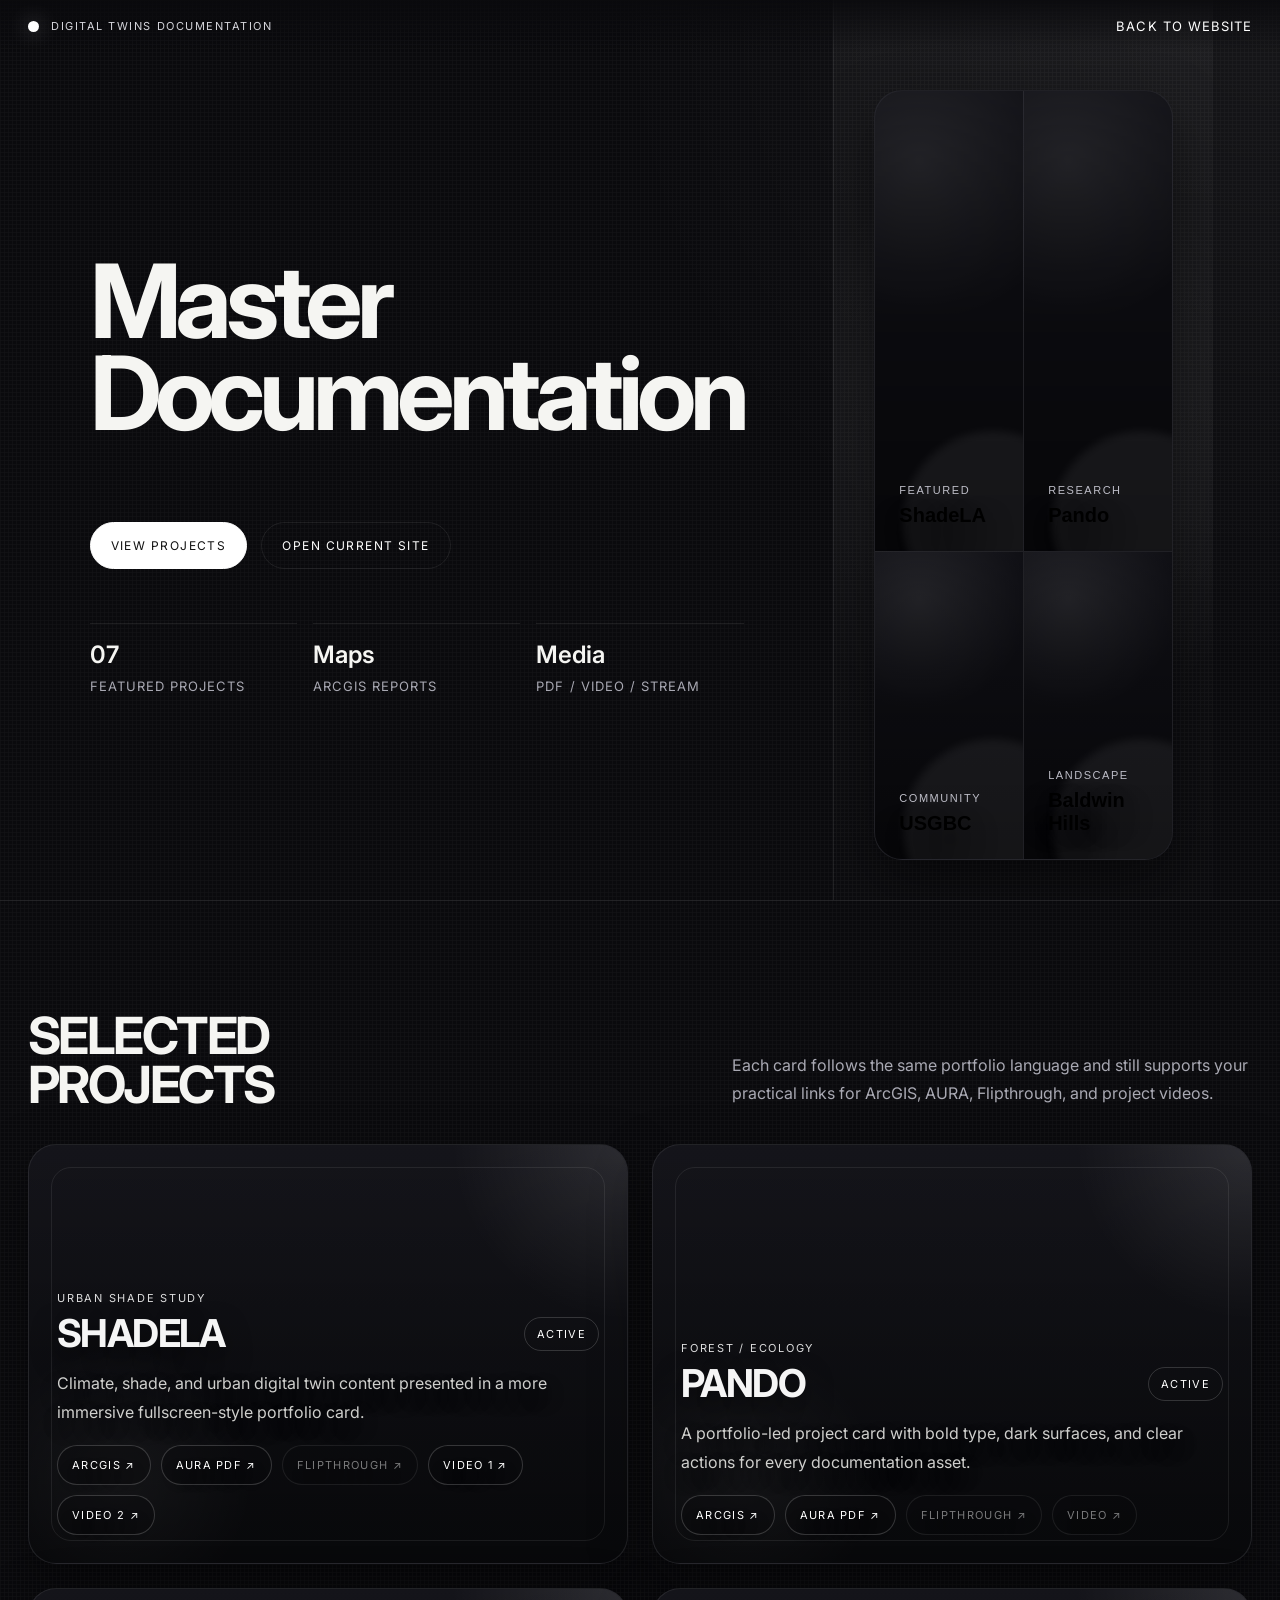
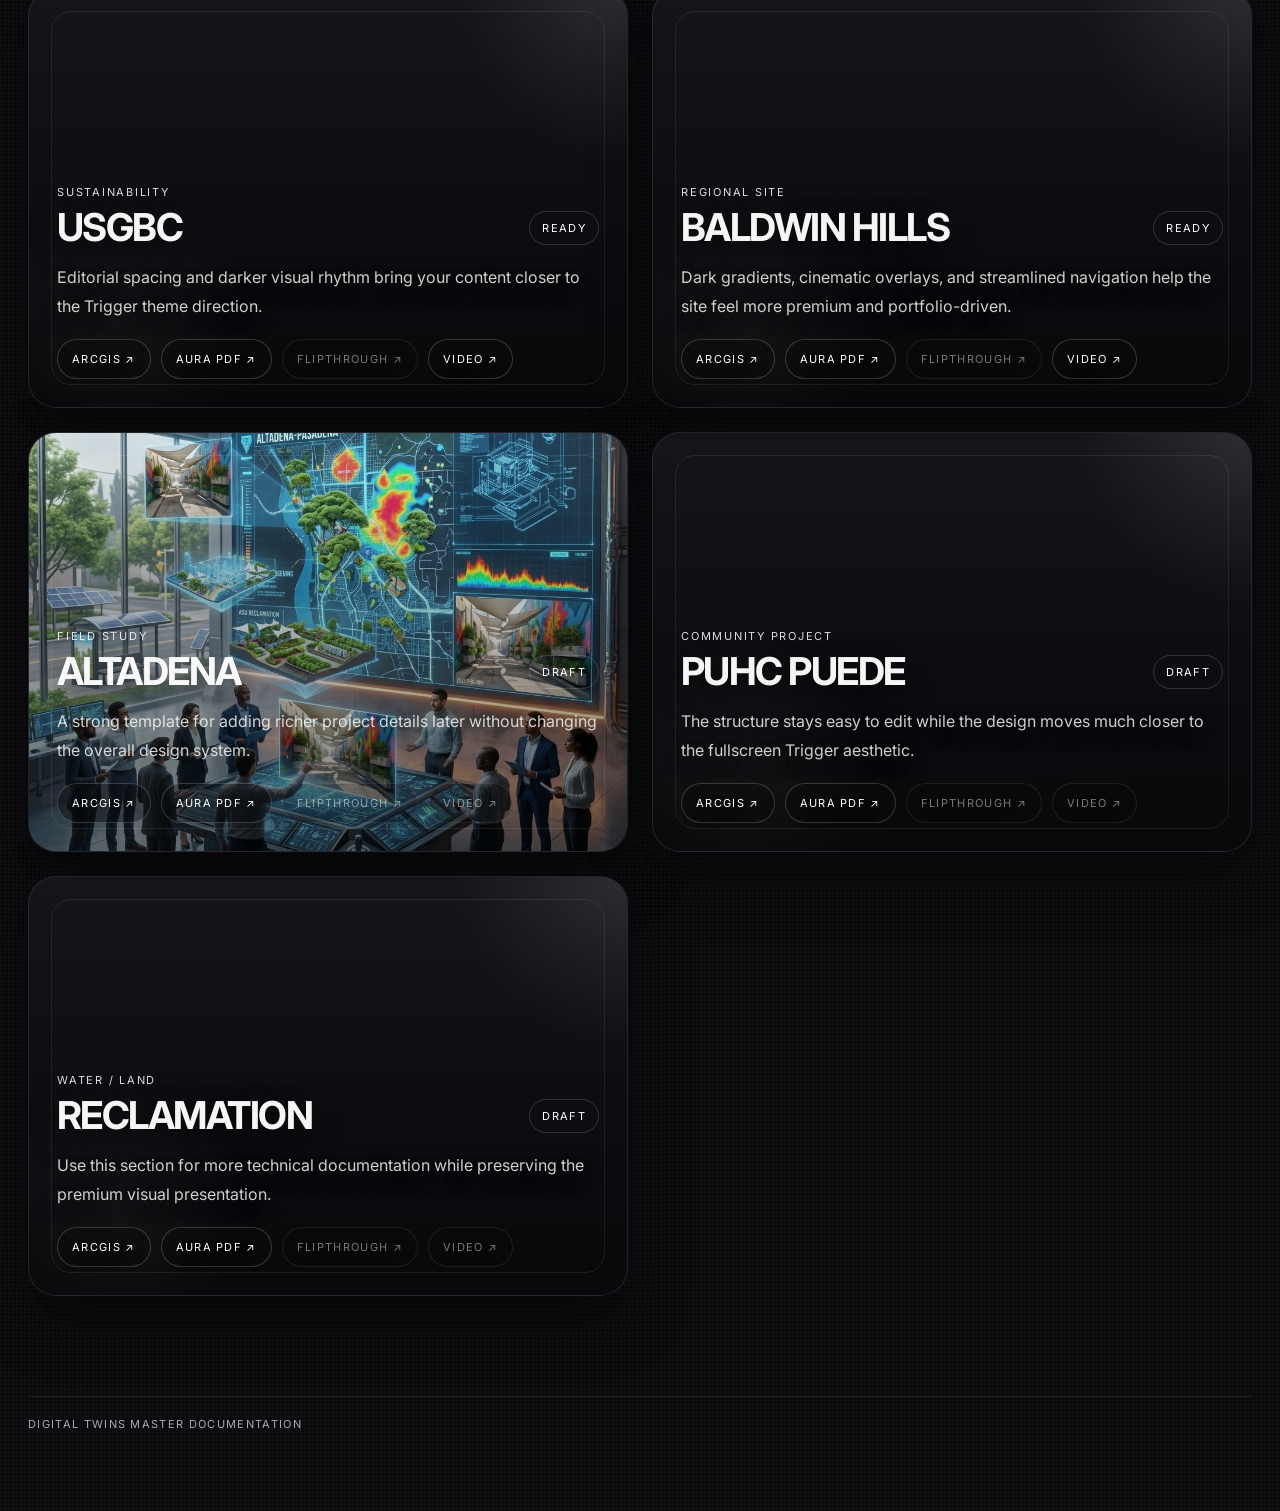
==== commit 37d76ca1: "Add images to docs showcase cards" ====
--- a/Master-Documentation/index.html
+++ b/Master-Documentation/index.html
@@ -278,6 +278,9 @@
       flex-direction: column;
       justify-content: flex-end;
       overflow: hidden;
+      background-size: cover;
+      background-position: center;
+      background-repeat: no-repeat;
       border: 0;
       text-align: left;
       cursor: pointer;
@@ -292,6 +295,18 @@
       transform: translateY(-7px) scale(1.01);
       box-shadow: 0 30px 80px rgba(0,0,0,0.70);
       filter: brightness(1.06);
+    }
+
+    .showcase-card::before {
+      content: "";
+      position: absolute;
+      inset: 0;
+      background:
+        linear-gradient(180deg, rgba(0,0,0,0.12), rgba(0,0,0,0.62)),
+        radial-gradient(circle at 30% 15%, rgba(255,255,255,0.10), transparent 40%);
+      opacity: 1;
+      pointer-events: none;
+      z-index: 0;
     }
 
     .showcase-card:active {
@@ -329,6 +344,7 @@
       z-index: 1;
       font-size: 1.25rem;
       font-weight: 600;
+      text-shadow: 0 16px 28px rgba(0,0,0,0.65);
     }
 
     .section {
@@ -862,10 +878,10 @@
       <div class="hero-right">
         <div class="showcase">
           <div class="showcase-grid" id="showcaseGrid">
-            <button type="button" class="showcase-card" data-scroll-project="ShadeLA"><small>Featured</small><strong>ShadeLA</strong></button>
-            <button type="button" class="showcase-card" data-scroll-project="Pando"><small>Research</small><strong>Pando</strong></button>
-            <button type="button" class="showcase-card" data-scroll-project="USGBC"><small>Community</small><strong>USGBC</strong></button>
-            <button type="button" class="showcase-card" data-scroll-project="Baldwin Hills"><small>Landscape</small><strong>Baldwin Hills</strong></button>
+            <button type="button" class="showcase-card" data-scroll-project="ShadeLA" style="background-image:url('assets/ShadeLAA.png');"><small>Featured</small><strong>ShadeLA</strong></button>
+            <button type="button" class="showcase-card" data-scroll-project="Pando" style="background-image:url('assets/Pandoo.png');"><small>Research</small><strong>Pando</strong></button>
+            <button type="button" class="showcase-card" data-scroll-project="USGBC" style="background-image:url('assets/USGBC.png');"><small>Community</small><strong>USGBC</strong></button>
+            <button type="button" class="showcase-card" data-scroll-project="Baldwin Hills" style="background-image:url('assets/Baldwin%20Hills.png');"><small>Landscape</small><strong>Baldwin Hills</strong></button>
           </div>
         </div>
       </div>
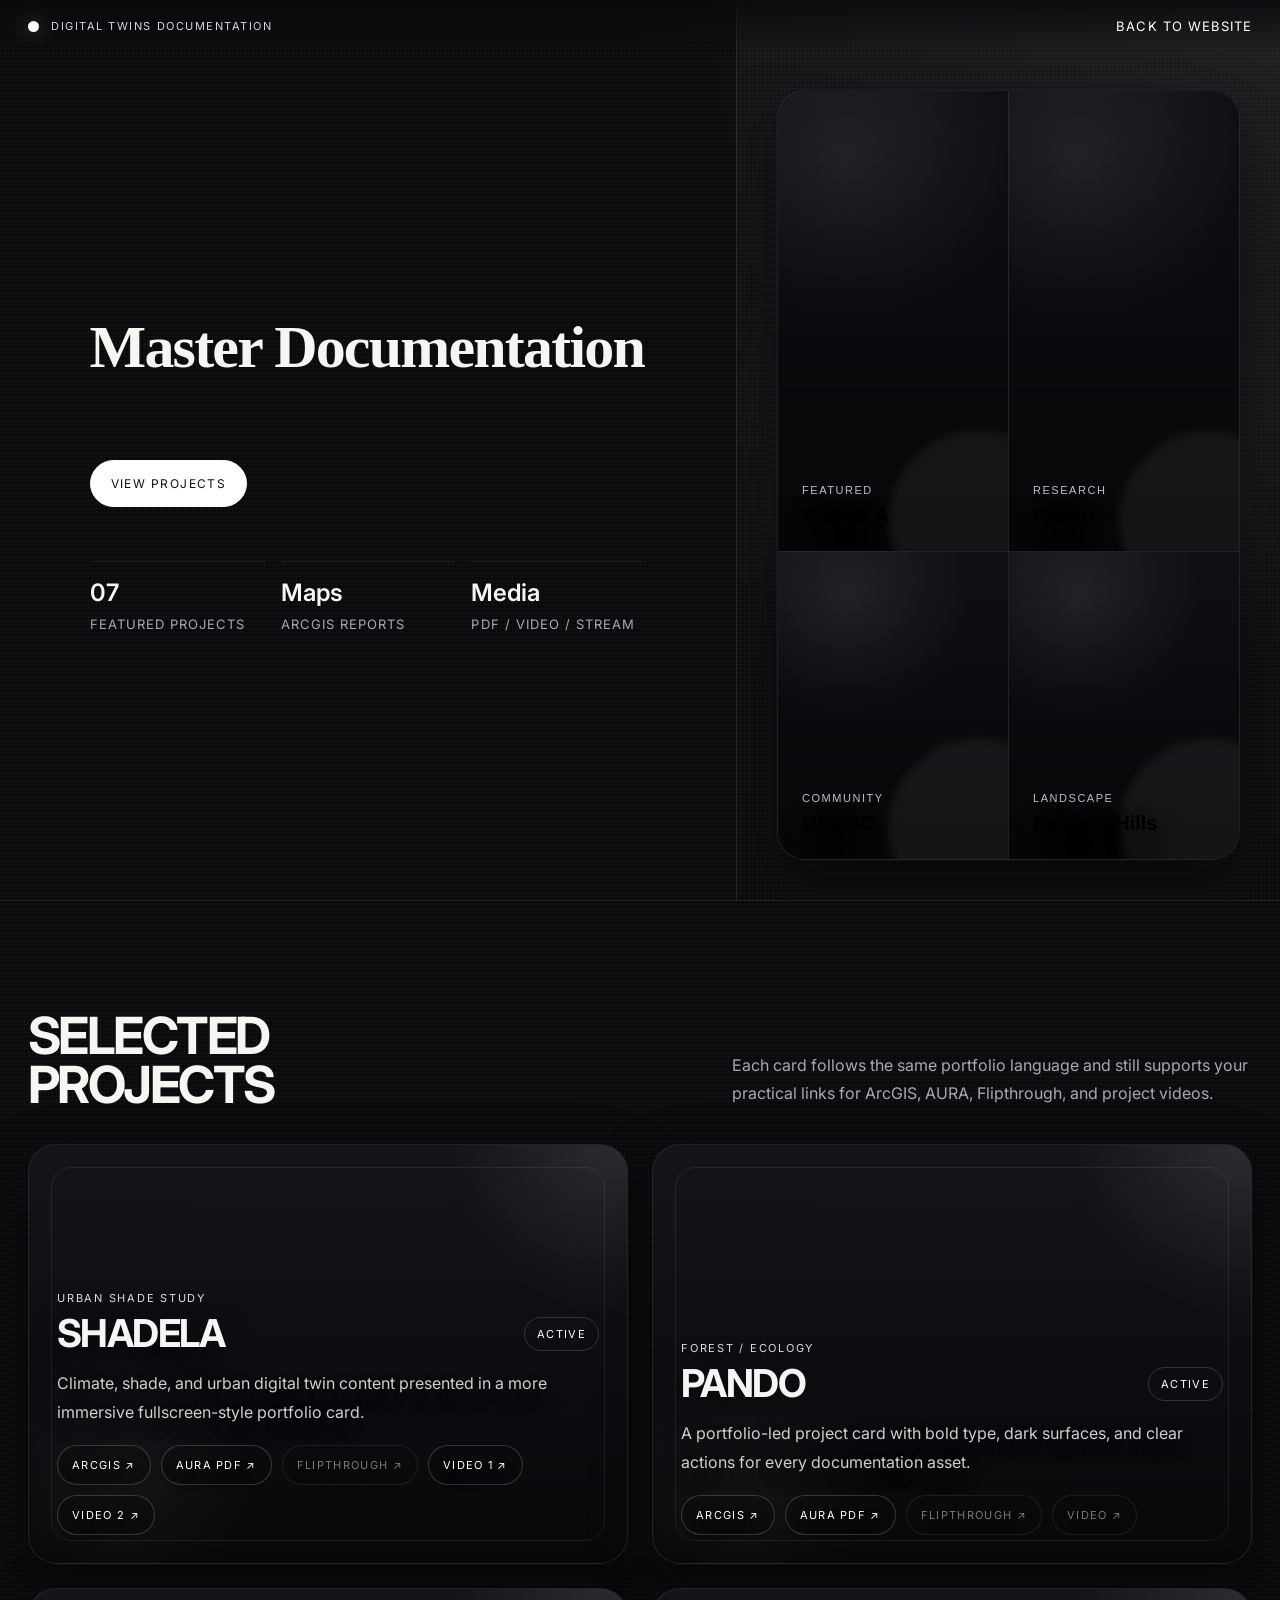
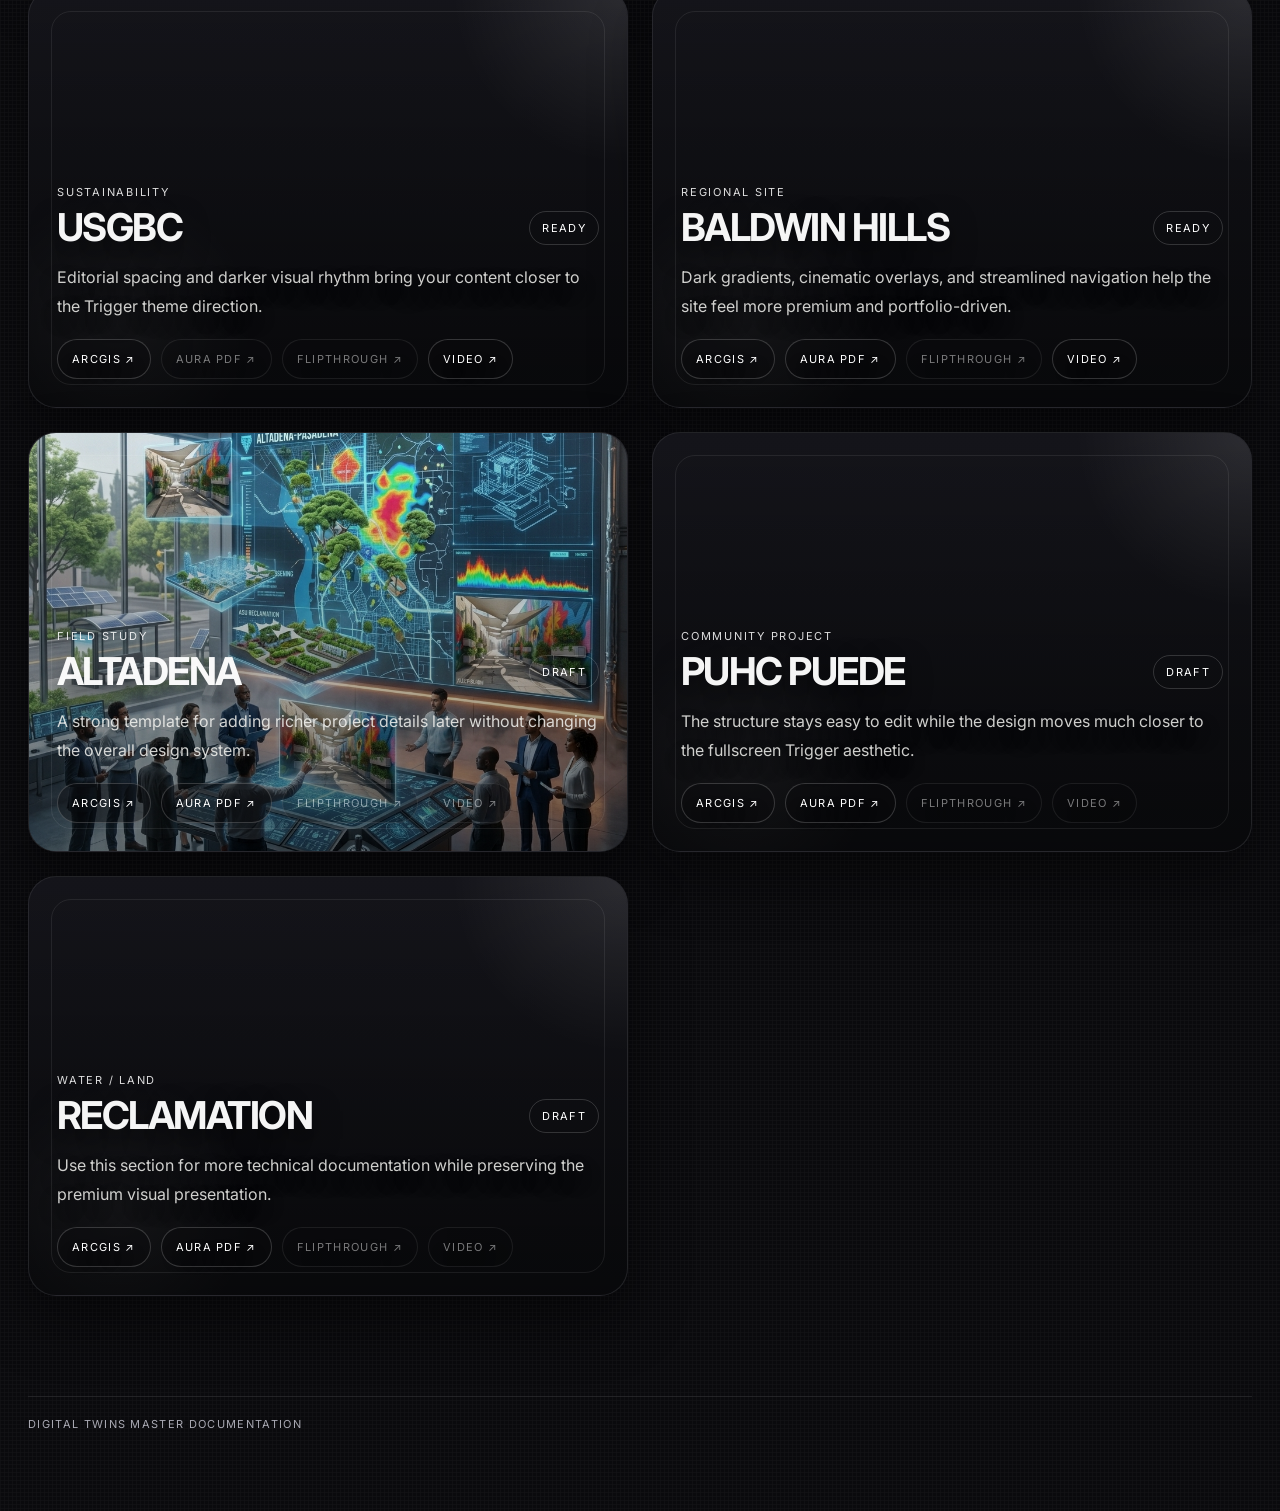
==== commit e0957a3c: "Add scrolling Documentation title" ====
--- a/Master-Documentation/index.html
+++ b/Master-Documentation/index.html
@@ -152,13 +152,37 @@
       margin-bottom: 24px;
     }
 
-    h1 {
+    .hero-left h1{
+      font-family: Taygiacs, Poppins, ui-sans-serif;
+      font-weight: 400;
+      letter-spacing: -0.03em;
+      font-size: clamp(48px, 6vw, 86px);
+      line-height: 0.92;
       margin: 0;
-      font-size: clamp(3.6rem, 8vw, 8rem);
-      line-height: 0.9;
-      letter-spacing: -0.06em;
-      font-weight: 700;
-      max-width: 780px;
+    }
+
+    .scroll-title {
+      width: 100%;
+      overflow: hidden;
+    }
+
+    .scroll-title h1 {
+      white-space: nowrap;
+      display: inline-block;
+      font-size: 60px;
+      font-weight: bold;
+      animation: scrollTitle 18s linear infinite;
+      line-height: 1;
+      margin: 0;
+    }
+
+    @keyframes scrollTitle {
+      0% {
+        transform: translateX(100%);
+      }
+      100% {
+        transform: translateX(-100%);
+      }
     }
 
     .hero-copy {
@@ -852,12 +876,13 @@
 
     <section class="hero" id="home">
       <div class="hero-left">
-        <h1>Master<br>Documentation</h1>
+        <div class="scroll-title">
+          <h1>Master Documentation</h1>
+        </div>
         <p class="hero-copy">
         </p>
         <div class="hero-actions">
           <a class="btn primary" href="#projects">View Projects</a>
-          <a class="btn secondary" href="https://digitaltwinshub2025.github.io/Master-Documentation/" target="_blank" rel="noreferrer">Open Current Site</a>
         </div>
         <div class="hero-meta">
           <div class="meta-card">
@@ -926,13 +951,13 @@
     const pdfByCard = new WeakMap();
 
     const auraPdfByProject = {
-      "Altadena": "Files/Altadena%20Fire%20Rebuild_%20Resilient,%20Equitable,%20and%20Community-Oriented%20Recovery%20Plan%20V100.pdf",
-      "Baldwin Hills": "Files/Baldwin%20Hills%206-Mile%20Corridor%20Land%20Context%20and%20Infrastructure%20Report.pdf",
-      "PUHC PUEDE": "Files/PUHC%20PUEDE%20Alleys_%20Architecture%20and%20Urban%20Design%20for%20Environmental%20Justice,%20Climate%20Resilience,%20and%20Community%20Health%20in%20South%20Los%20Angeles%20Census%20Tracts%202098.10%20and%202095.20.pdf",
-      "Pando": "Files/Pando%20Populus_%20Comprehensive%20Environmental%20and%20Social%20Resilience%20Assessment%20for%20Census%20Tract%201397.02%20Images.pdf",
-      "Reclamation": "Files/Reclamation%20Site%202_%20Holistic%20Ecosystem%20Restoration%20for%20Climate-Resilient%20Urban%20Equity%20in%20Census%20Tract%206017.pdf",
-      "ShadeLA": "Files/Shade%20LA_%20Transforming%20Urban%20Heat%20Islands%20in%20South%20Los%20Angeles%20Census%20Tracts%205351.01,%202430,%202382,%20and%202240.10%20through%20Equitable%20Shade%20Structures%20and%20Regenerative%20Design.pdf",
-      "USGBC": "Files/Altadena%20Fire%20Rebuild_%20Resilient,%20Equitable,%20and%20Community-Oriented%20Recovery%20Plan%20V100.pdf"
+      "Altadena": "Altadena Fire Rebuild_ Resilient, Equitable, and Community-Oriented Recovery Plan V100.pdf",
+      "Baldwin Hills": "Baldwin Hills 6-Mile Corridor Land Context and Infrastructure Report.pdf",
+      "PUHC PUEDE": "PUHC PUEDE Alleys_ Architecture and Urban Design for Environmental Justice, Climate Resilience, and Community Health in South Los Angeles Census Tracts 2098.10 and 2095.20.pdf",
+      "Pando": "Pando Populus_ Comprehensive Environmental and Social Resilience Assessment for Census Tract 1397.02 Images.pdf",
+      "Reclamation": "Reclamation Site 2_ Holistic Ecosystem Restoration for Climate-Resilient Urban Equity in Census Tract 6017.pdf",
+      "ShadeLA": "Shade LA_ Transforming Urban Heat Islands in South Los Angeles Census Tracts 5351.01, 2430, 2382, and 2240.10 through Equitable Shade Structures and Regenerative Design.pdf",
+      "USGBC": ""
     };
 
     const pixelStreamingUrlByProject = {
@@ -981,7 +1006,7 @@
 
     function openModal(title, url){
       modalTitle.textContent = title;
-      modalFrame.src = url;
+      modalFrame.src = encodeURI(url);
       modal.setAttribute('open','');
       modal.setAttribute('aria-hidden','false');
     }
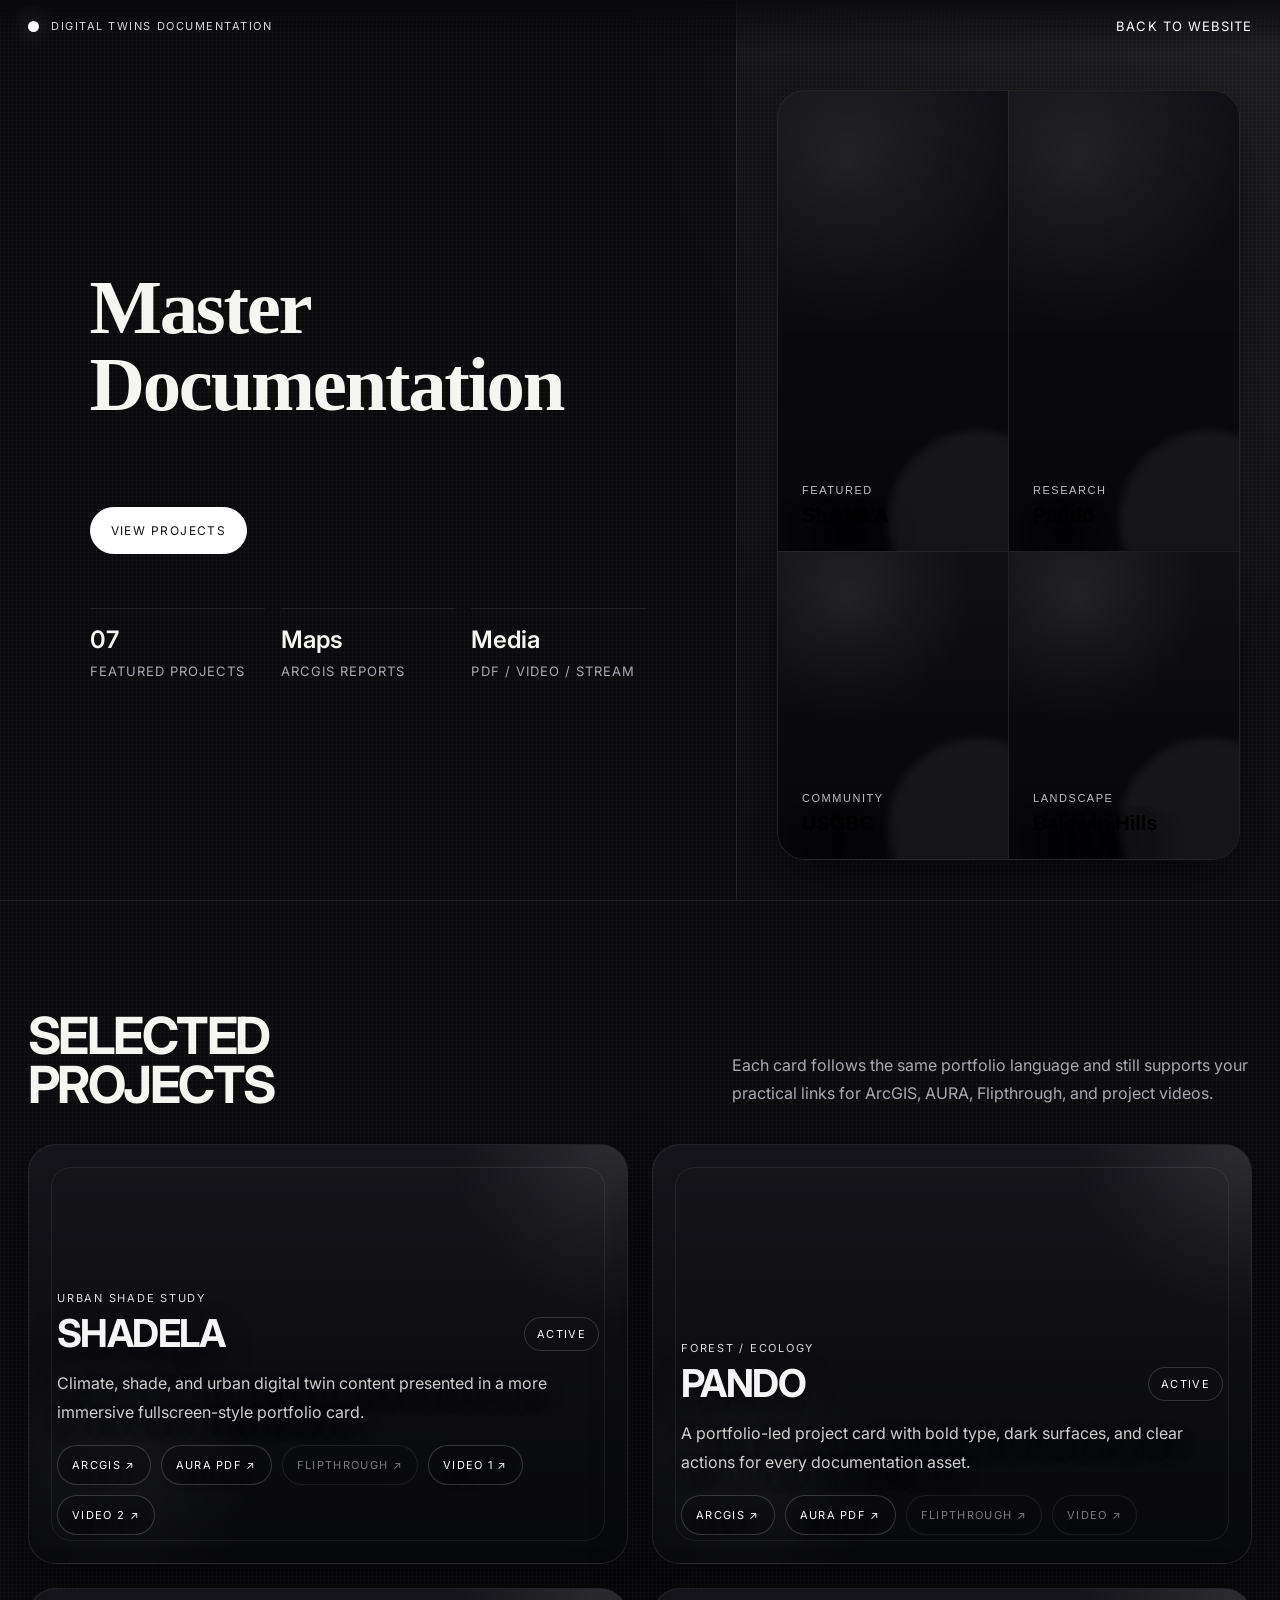
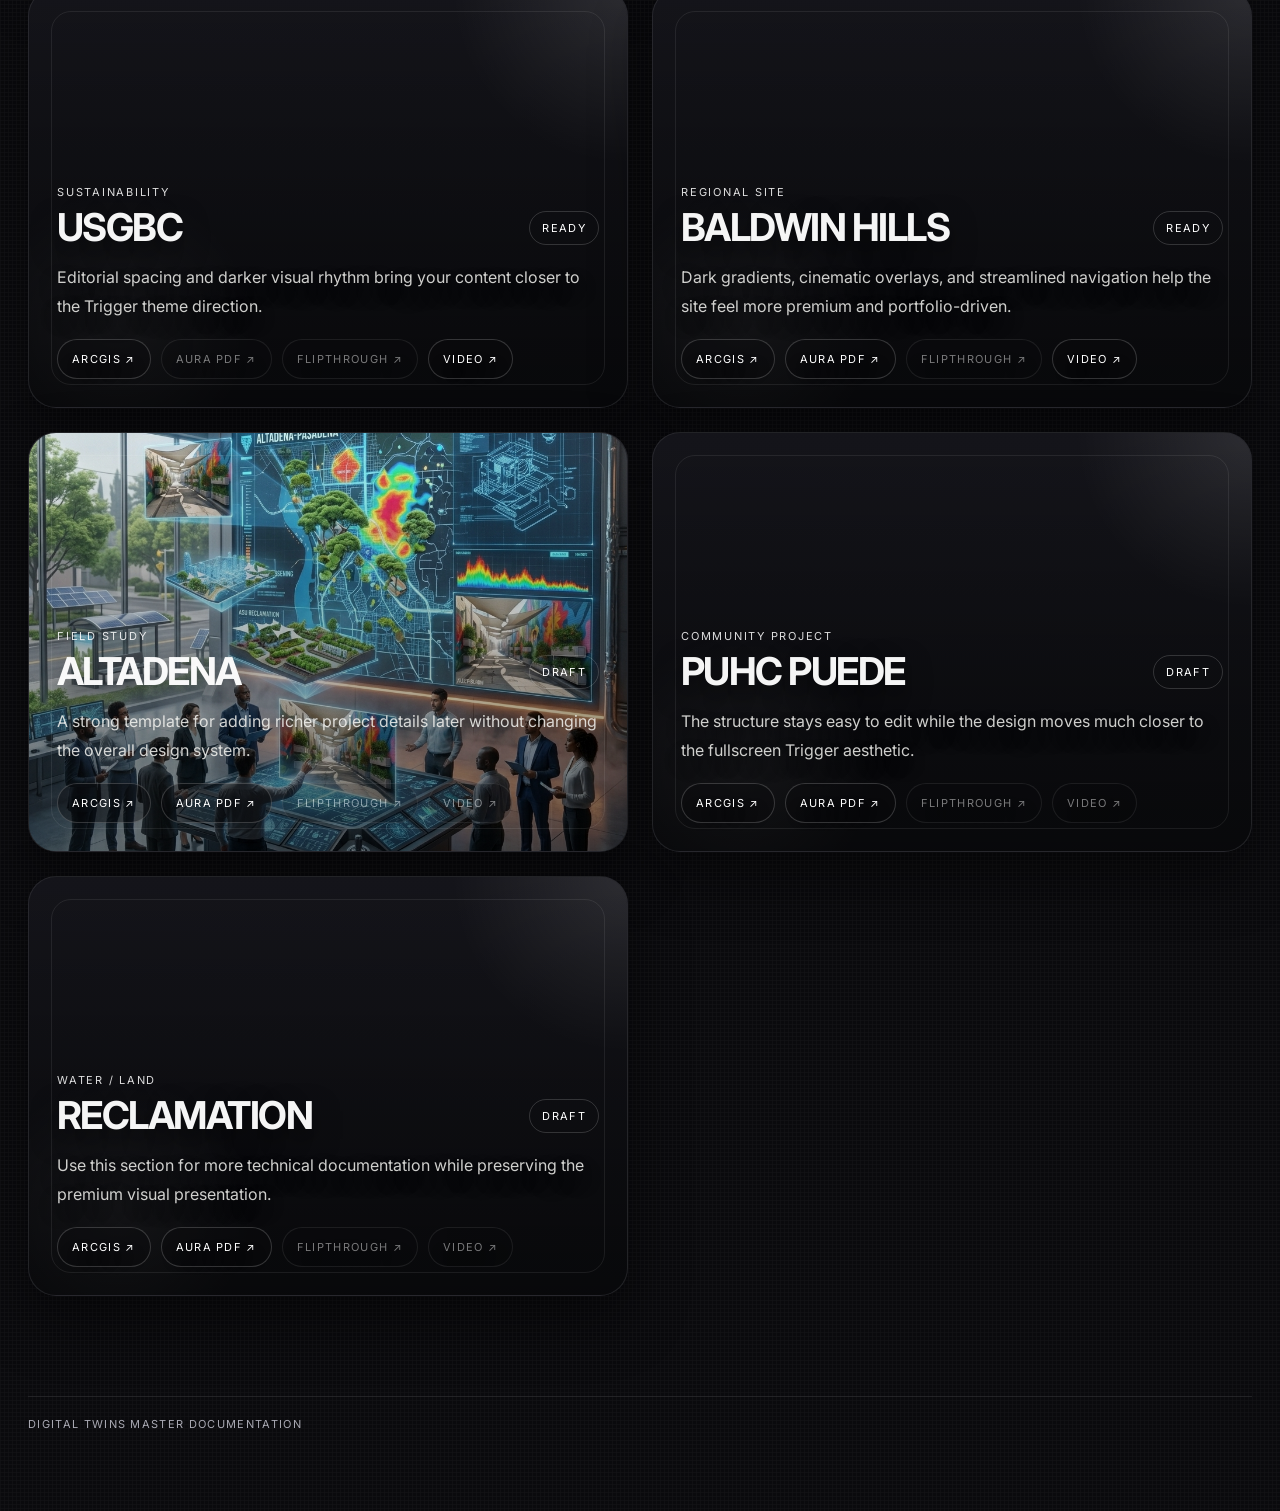
==== commit d9c0040c: "Use zoom-in cursor on text" ====
--- a/Master-Documentation/index.html
+++ b/Master-Documentation/index.html
@@ -32,6 +32,14 @@
       overflow-x: hidden;
     }
 
+    body :where(h1,h2,h3,h4,h5,h6,p,span,small,strong,em,li,blockquote,label,figcaption) {
+      cursor: zoom-in;
+    }
+
+    body :where(a,button,[role="button"],input,textarea,select,summary) {
+      cursor: pointer;
+    }
+
     body {
       opacity: 0;
       transform: translateY(10px);
@@ -169,7 +177,7 @@
     .scroll-title h1 {
       white-space: nowrap;
       display: inline-block;
-      font-size: 60px;
+      font-size: clamp(48px, 6vw, 86px);
       font-weight: bold;
       animation: scrollTitle 18s linear infinite;
       line-height: 1;
@@ -877,7 +885,8 @@
     <section class="hero" id="home">
       <div class="hero-left">
         <div class="scroll-title">
-          <h1>Master Documentation</h1>
+          <h1>Master</h1>
+          <h1>Documentation</h1>
         </div>
         <p class="hero-copy">
         </p>
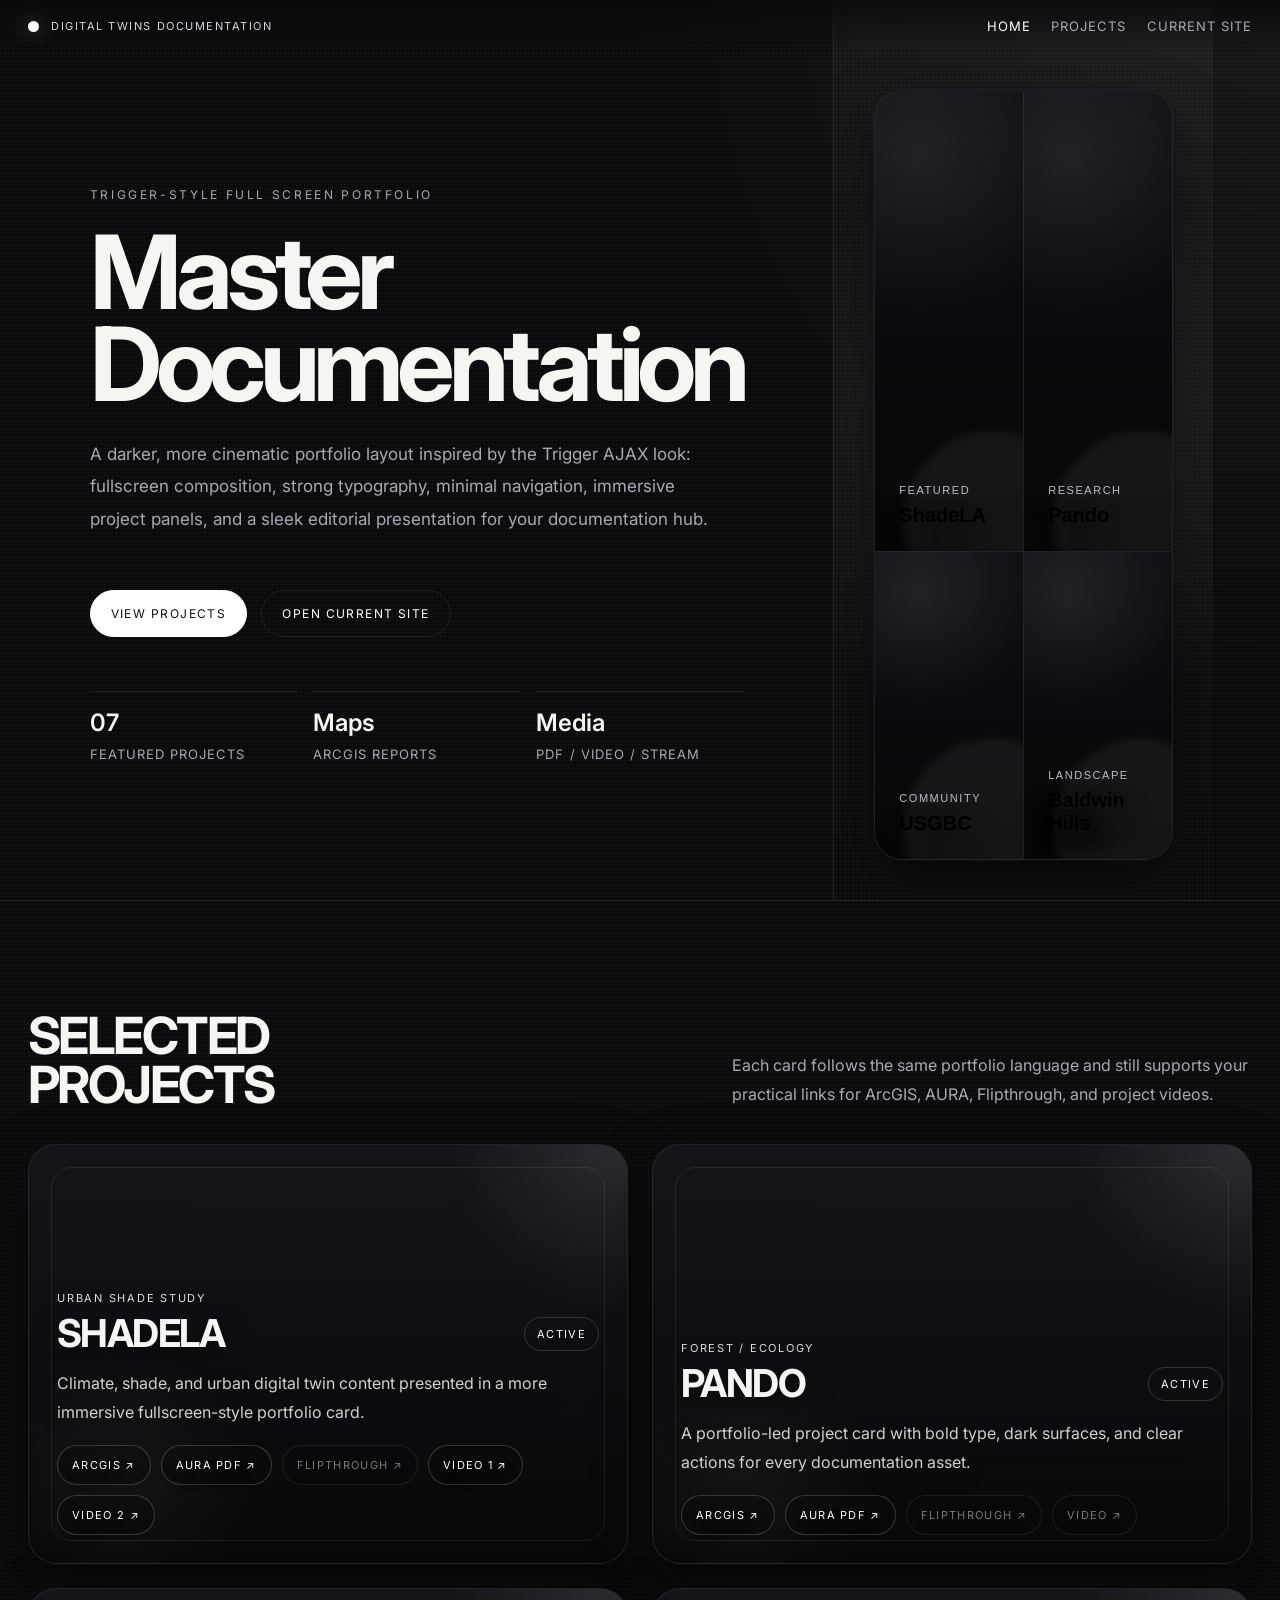
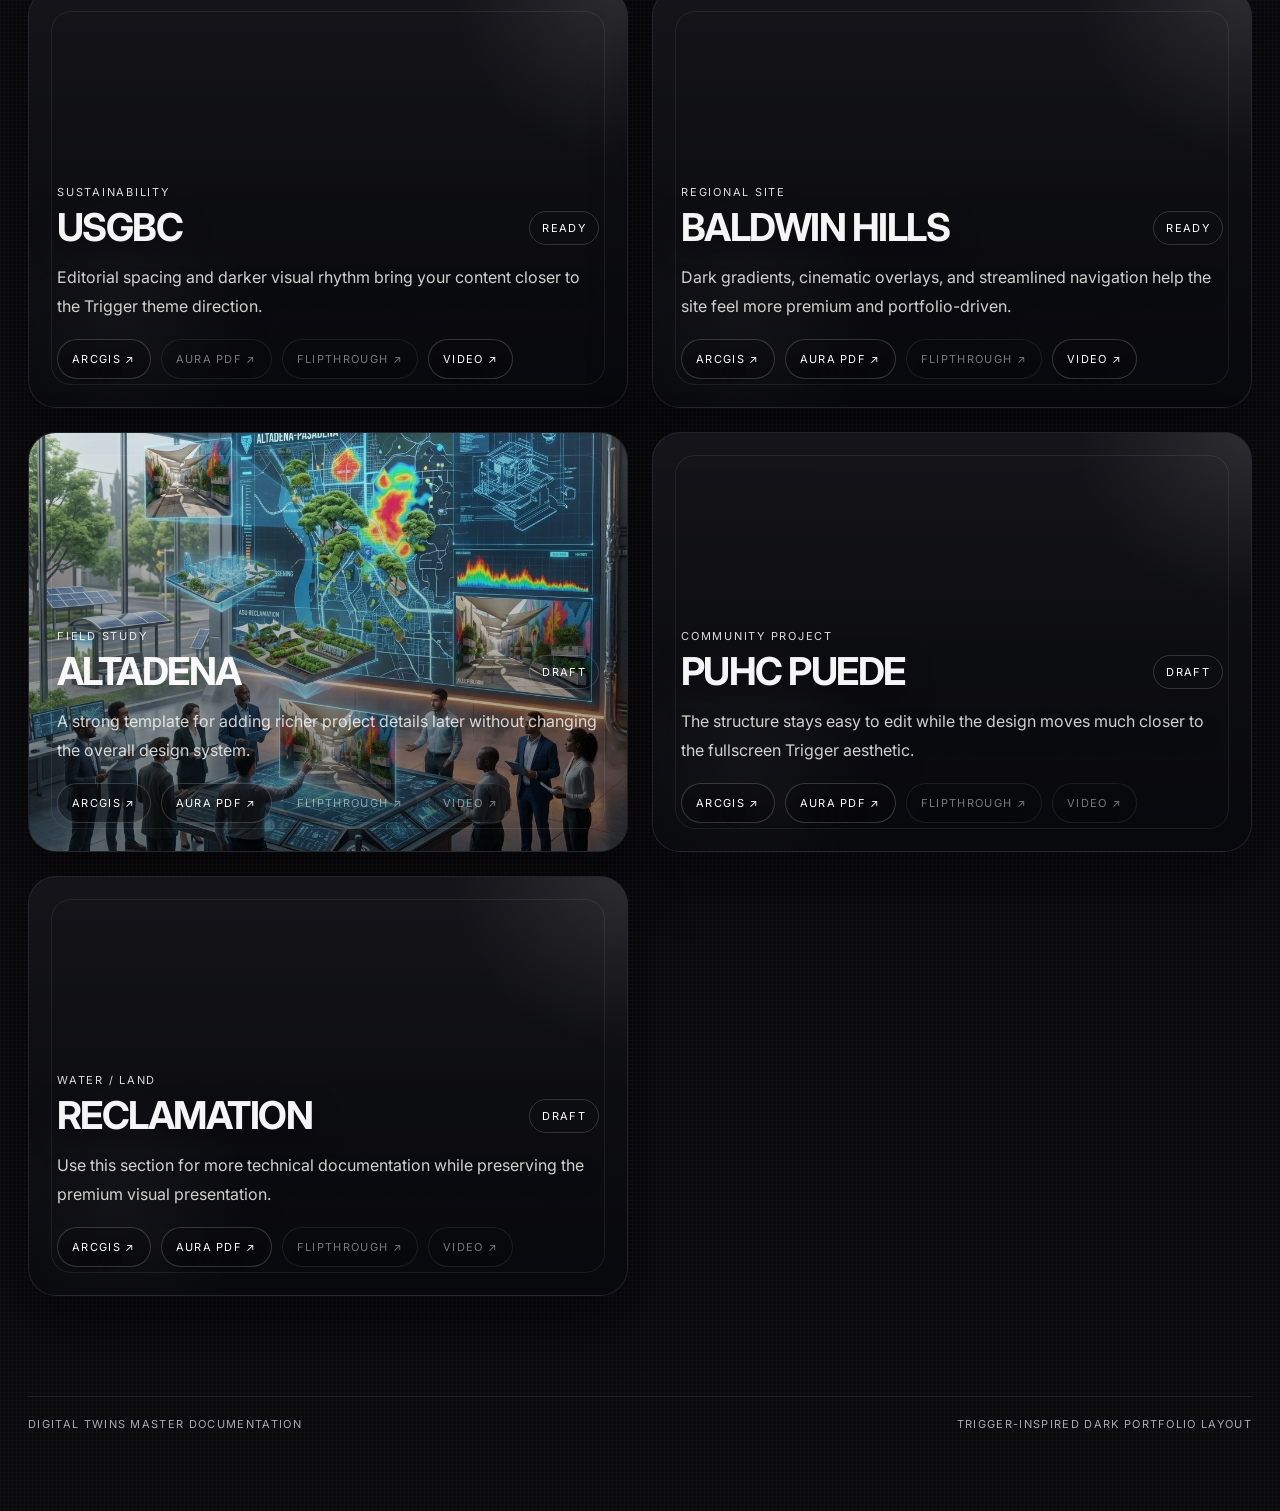
==== commit 649e87e2: "Fix AURA PDF mapping (local files)" ====
--- a/Master-Documentation/index.html
+++ b/Master-Documentation/index.html
@@ -32,14 +32,6 @@
       overflow-x: hidden;
     }
 
-    body :where(h1,h2,h3,h4,h5,h6,p,span,small,strong,em,li,blockquote,label,figcaption) {
-      cursor: zoom-in;
-    }
-
-    body :where(a,button,[role="button"],input,textarea,select,summary) {
-      cursor: pointer;
-    }
-
     body {
       opacity: 0;
       transform: translateY(10px);
@@ -63,6 +55,71 @@
     }
 
     a { color: inherit; }
+
+    .hero-left :where(h1,h2,h3,h4,h5,h6,p,small,strong,span),
+    .section :where(h2,h3,p,li),
+    .project :where(h3,p,li),
+    .meta-card :where(strong,span) {
+      transition:
+        transform .42s cubic-bezier(.2,.9,.2,1),
+        text-shadow .42s cubic-bezier(.2,.9,.2,1),
+        opacity .42s cubic-bezier(.2,.9,.2,1);
+      will-change: transform;
+    }
+
+    .hero-left :where(h1,h2,h3,h4,h5,h6,p,small,strong,span):hover,
+    .section :where(h2,h3,p,li):hover,
+    .project :where(h3,p,li):hover,
+    .meta-card :where(strong,span):hover {
+      transform: translateY(-2px);
+      text-shadow: 0 18px 46px rgba(0,0,0,0.55);
+      opacity: 0.98;
+    }
+
+    .section-head h2,
+    .project-content h3,
+    .hero-left h1 {
+      position: relative;
+      display: inline-block;
+    }
+
+    .section-head h2::after,
+    .project-content h3::after,
+    .hero-left h1::after {
+      content: "";
+      position: absolute;
+      left: 0;
+      right: 0;
+      bottom: -10px;
+      height: 1px;
+      background: linear-gradient(90deg, transparent, rgba(255,255,255,0.38), transparent);
+      transform: scaleX(0);
+      transform-origin: center;
+      transition: transform .55s cubic-bezier(.2,.9,.2,1);
+      opacity: 0.9;
+      pointer-events: none;
+    }
+
+    .section-head h2:hover::after,
+    .project-content h3:hover::after,
+    .hero-left h1:hover::after {
+      transform: scaleX(1);
+    }
+
+    @media (prefers-reduced-motion: reduce) {
+      .hero-left :where(h1,h2,h3,h4,h5,h6,p,small,strong,span),
+      .section :where(h2,h3,p,li),
+      .project :where(h3,p,li),
+      .meta-card :where(strong,span) {
+        transition: none;
+      }
+
+      .section-head h2::after,
+      .project-content h3::after,
+      .hero-left h1::after {
+        transition: none;
+      }
+    }
 
     .noise {
       position: fixed;
@@ -160,37 +217,13 @@
       margin-bottom: 24px;
     }
 
-    .hero-left h1{
-      font-family: Taygiacs, Poppins, ui-sans-serif;
-      font-weight: 400;
-      letter-spacing: -0.03em;
-      font-size: clamp(48px, 6vw, 86px);
-      line-height: 0.92;
+    h1 {
       margin: 0;
-    }
-
-    .scroll-title {
-      width: 100%;
-      overflow: hidden;
-    }
-
-    .scroll-title h1 {
-      white-space: nowrap;
-      display: inline-block;
-      font-size: clamp(48px, 6vw, 86px);
-      font-weight: bold;
-      animation: scrollTitle 18s linear infinite;
-      line-height: 1;
-      margin: 0;
-    }
-
-    @keyframes scrollTitle {
-      0% {
-        transform: translateX(100%);
-      }
-      100% {
-        transform: translateX(-100%);
-      }
+      font-size: clamp(3.6rem, 8vw, 8rem);
+      line-height: 0.9;
+      letter-spacing: -0.06em;
+      font-weight: 700;
+      max-width: 780px;
     }
 
     .hero-copy {
@@ -878,20 +911,22 @@
         <span>Digital Twins Documentation</span>
       </div>
       <nav class="nav">
-        <a href="../index.html" class="active">Back to Website</a>
+        <a href="#home" class="active">Home</a>
+        <a href="#projects">Projects</a>
+        <a href="https://digitaltwinshub2025.github.io/Master-Documentation/" target="_blank" rel="noreferrer">Current Site</a>
       </nav>
     </header>
 
     <section class="hero" id="home">
       <div class="hero-left">
-        <div class="scroll-title">
-          <h1>Master</h1>
-          <h1>Documentation</h1>
-        </div>
+        <div class="kicker">Trigger-style full screen portfolio</div>
+        <h1>Master<br>Documentation</h1>
         <p class="hero-copy">
+          A darker, more cinematic portfolio layout inspired by the Trigger AJAX look: fullscreen composition, strong typography, minimal navigation, immersive project panels, and a sleek editorial presentation for your documentation hub.
         </p>
         <div class="hero-actions">
           <a class="btn primary" href="#projects">View Projects</a>
+          <a class="btn secondary" href="https://digitaltwinshub2025.github.io/Master-Documentation/" target="_blank" rel="noreferrer">Open Current Site</a>
         </div>
         <div class="hero-meta">
           <div class="meta-card">
@@ -937,8 +972,24 @@
     <footer class="footer">
       <div class="footer-inner">
         <span>Digital Twins Master Documentation</span>
+        <span>Trigger-inspired dark portfolio layout</span>
       </div>
     </footer>
+  </div>
+
+  <div class="scroll-card is-hidden" id="scrollCard" aria-hidden="true">
+    <div class="sc-shell">
+      <div class="sc-top">
+        <div class="sc-title">
+          <strong>Quick Jump</strong>
+          <span id="scActive">Select a project</span>
+        </div>
+        <button class="sc-toggle" type="button" id="scToggle">Open</button>
+      </div>
+      <div class="sc-panel">
+        <div class="sc-panel-inner" id="scPanel"></div>
+      </div>
+    </div>
   </div>
 
   <div class="modal" id="pdfModal" aria-hidden="true">
@@ -958,6 +1009,15 @@
     const modalClose = document.getElementById('modalClose');
 
     const pdfByCard = new WeakMap();
+
+    function escapeHtml(value){
+      return String(value ?? '')
+        .replace(/&/g, '&amp;')
+        .replace(/</g, '&lt;')
+        .replace(/>/g, '&gt;')
+        .replace(/\"/g, '&quot;')
+        .replace(/'/g, '&#39;');
+    }
 
     const auraPdfByProject = {
       "Altadena": "Altadena Fire Rebuild_ Resilient, Equitable, and Community-Oriented Recovery Plan V100.pdf",
@@ -1106,6 +1166,78 @@
       metaProjectCount.textContent = String(projectMeta.length).padStart(2, '0');
     }
 
+    const scrollCard = document.getElementById('scrollCard');
+    const scPanel = document.getElementById('scPanel');
+    const scToggle = document.getElementById('scToggle');
+    const scActive = document.getElementById('scActive');
+
+    function scrollCardSetHidden(hidden){
+      if(!scrollCard) return;
+      scrollCard.classList.toggle('is-hidden', Boolean(hidden));
+      scrollCard.setAttribute('aria-hidden', hidden ? 'true' : 'false');
+    }
+
+    function scrollCardSetOpen(open){
+      if(!scrollCard || !scToggle) return;
+      scrollCard.classList.toggle('is-open', Boolean(open));
+      scToggle.textContent = open ? 'Close' : 'Open';
+    }
+
+    function jumpToProject(name){
+      const slug = String(name)
+        .trim()
+        .toLowerCase()
+        .replace(/\s+/g, '-')
+        .replace(/[^a-z0-9\-]/g, '');
+      const target = document.getElementById(`project-${slug}`);
+      if(!target) return;
+
+      if(scActive) scActive.textContent = name;
+      scrollCardSetOpen(false);
+
+      target.scrollIntoView({ behavior: 'smooth', block: 'start' });
+      document.querySelectorAll('.project').forEach(el => el.classList.toggle('is-active', el === target));
+      target.classList.remove('is-flash');
+      void target.offsetWidth;
+      target.classList.add('is-flash');
+    }
+
+    if(scPanel){
+      scPanel.innerHTML = projectMeta
+        .map((p) => {
+          const safeName = String(p.name || '');
+          const safeLabel = String(p.label || '');
+          return `
+            <div class="sc-item" data-sc-project="${escapeHtml(safeName)}">
+              <div class="sc-item-label">
+                <b>${escapeHtml(safeName)}</b>
+                <i>${escapeHtml(safeLabel)}</i>
+              </div>
+              <button class="sc-jump" type="button" data-sc-jump="${escapeHtml(safeName)}">Jump</button>
+            </div>
+          `;
+        })
+        .join('');
+
+      scPanel.querySelectorAll('[data-sc-jump]').forEach((btn) => {
+        btn.addEventListener('click', () => {
+          const name = btn.getAttribute('data-sc-jump') || '';
+          if(name) jumpToProject(name);
+        });
+      });
+    }
+
+    if(scToggle){
+      scToggle.addEventListener('click', () => {
+        const open = scrollCard ? scrollCard.classList.contains('is-open') : false;
+        scrollCardSetOpen(!open);
+      });
+    }
+
+    window.addEventListener('scroll', () => {
+      scrollCardSetHidden(window.scrollY < 260);
+    }, { passive: true });
+
     function createAction(label, kind, enabled){
       const a = document.createElement('a');
       a.className = 'action' + (enabled ? '' : ' is-disabled');
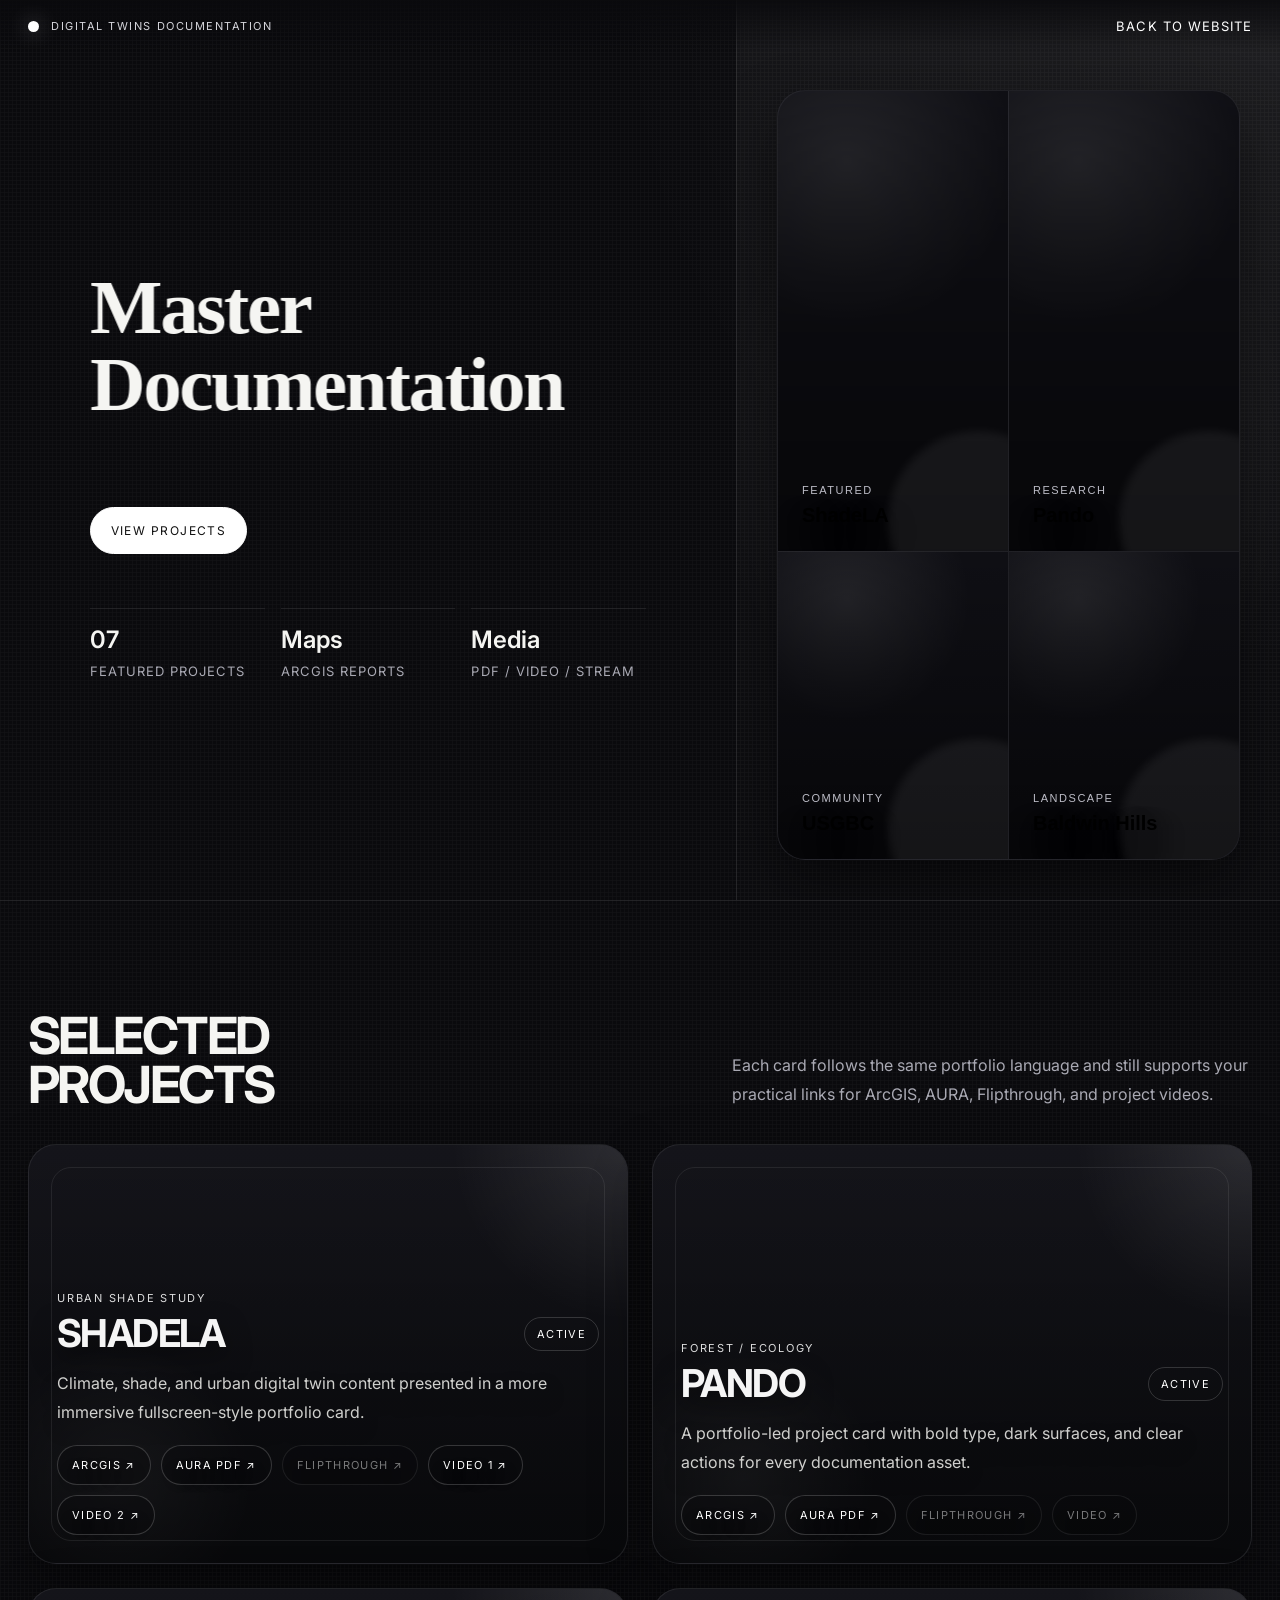
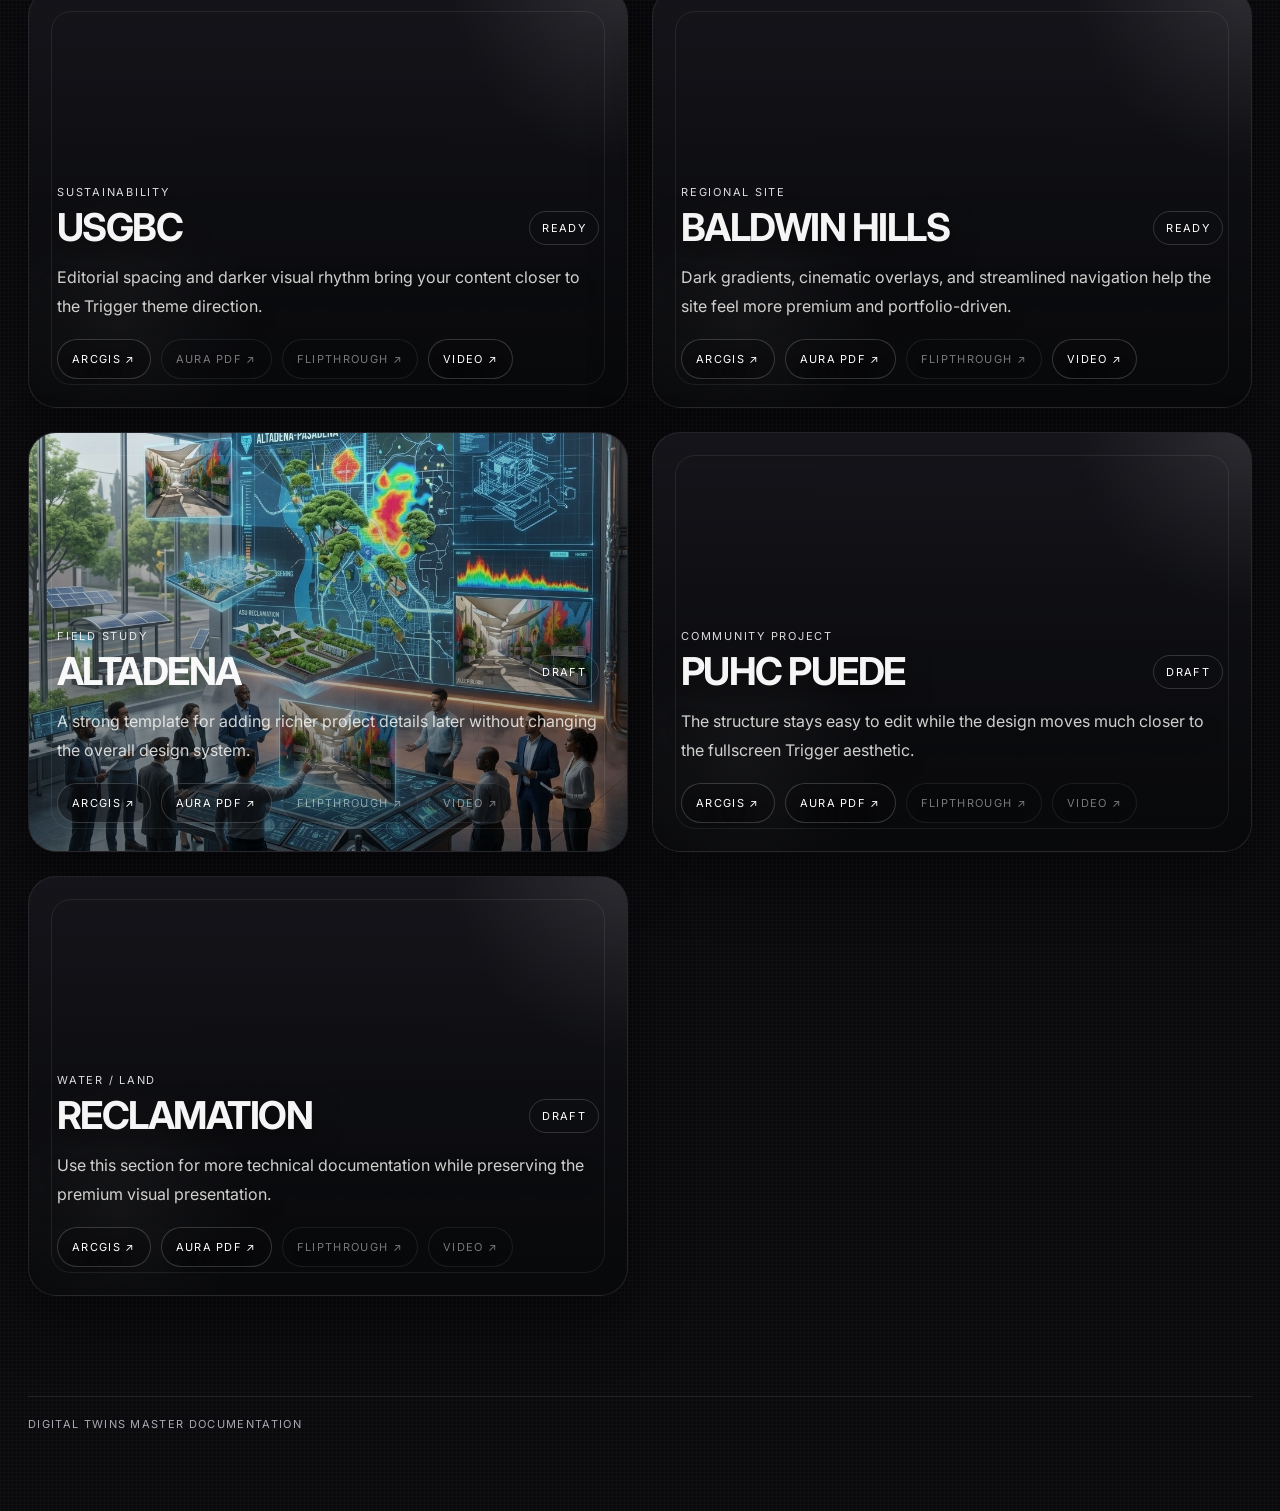
==== commit e1ffd5f2: "Revert "Fix AURA PDF mapping (local files)" This reverts commit 649e87e2505f353beb02c2855323fb3c4752" ====
--- a/Master-Documentation/index.html
+++ b/Master-Documentation/index.html
@@ -217,13 +217,37 @@
       margin-bottom: 24px;
     }
 
-    h1 {
+    .hero-left h1{
+      font-family: Taygiacs, Poppins, ui-sans-serif;
+      font-weight: 400;
+      letter-spacing: -0.03em;
+      font-size: clamp(48px, 6vw, 86px);
+      line-height: 0.92;
       margin: 0;
-      font-size: clamp(3.6rem, 8vw, 8rem);
-      line-height: 0.9;
-      letter-spacing: -0.06em;
-      font-weight: 700;
-      max-width: 780px;
+    }
+
+    .scroll-title {
+      width: 100%;
+      overflow: hidden;
+    }
+
+    .scroll-title h1 {
+      white-space: nowrap;
+      display: inline-block;
+      font-size: clamp(48px, 6vw, 86px);
+      font-weight: bold;
+      animation: scrollTitle 18s linear infinite;
+      line-height: 1;
+      margin: 0;
+    }
+
+    @keyframes scrollTitle {
+      0% {
+        transform: translateX(100%);
+      }
+      100% {
+        transform: translateX(-100%);
+      }
     }
 
     .hero-copy {
@@ -911,22 +935,20 @@
         <span>Digital Twins Documentation</span>
       </div>
       <nav class="nav">
-        <a href="#home" class="active">Home</a>
-        <a href="#projects">Projects</a>
-        <a href="https://digitaltwinshub2025.github.io/Master-Documentation/" target="_blank" rel="noreferrer">Current Site</a>
+        <a href="../index.html" class="active">Back to Website</a>
       </nav>
     </header>
 
     <section class="hero" id="home">
       <div class="hero-left">
-        <div class="kicker">Trigger-style full screen portfolio</div>
-        <h1>Master<br>Documentation</h1>
+        <div class="scroll-title">
+          <h1>Master</h1>
+          <h1>Documentation</h1>
+        </div>
         <p class="hero-copy">
-          A darker, more cinematic portfolio layout inspired by the Trigger AJAX look: fullscreen composition, strong typography, minimal navigation, immersive project panels, and a sleek editorial presentation for your documentation hub.
         </p>
         <div class="hero-actions">
           <a class="btn primary" href="#projects">View Projects</a>
-          <a class="btn secondary" href="https://digitaltwinshub2025.github.io/Master-Documentation/" target="_blank" rel="noreferrer">Open Current Site</a>
         </div>
         <div class="hero-meta">
           <div class="meta-card">
@@ -972,7 +994,6 @@
     <footer class="footer">
       <div class="footer-inner">
         <span>Digital Twins Master Documentation</span>
-        <span>Trigger-inspired dark portfolio layout</span>
       </div>
     </footer>
   </div>
@@ -1015,7 +1036,7 @@
         .replace(/&/g, '&amp;')
         .replace(/</g, '&lt;')
         .replace(/>/g, '&gt;')
-        .replace(/\"/g, '&quot;')
+        .replace(/"/g, '&quot;')
         .replace(/'/g, '&#39;');
     }
 
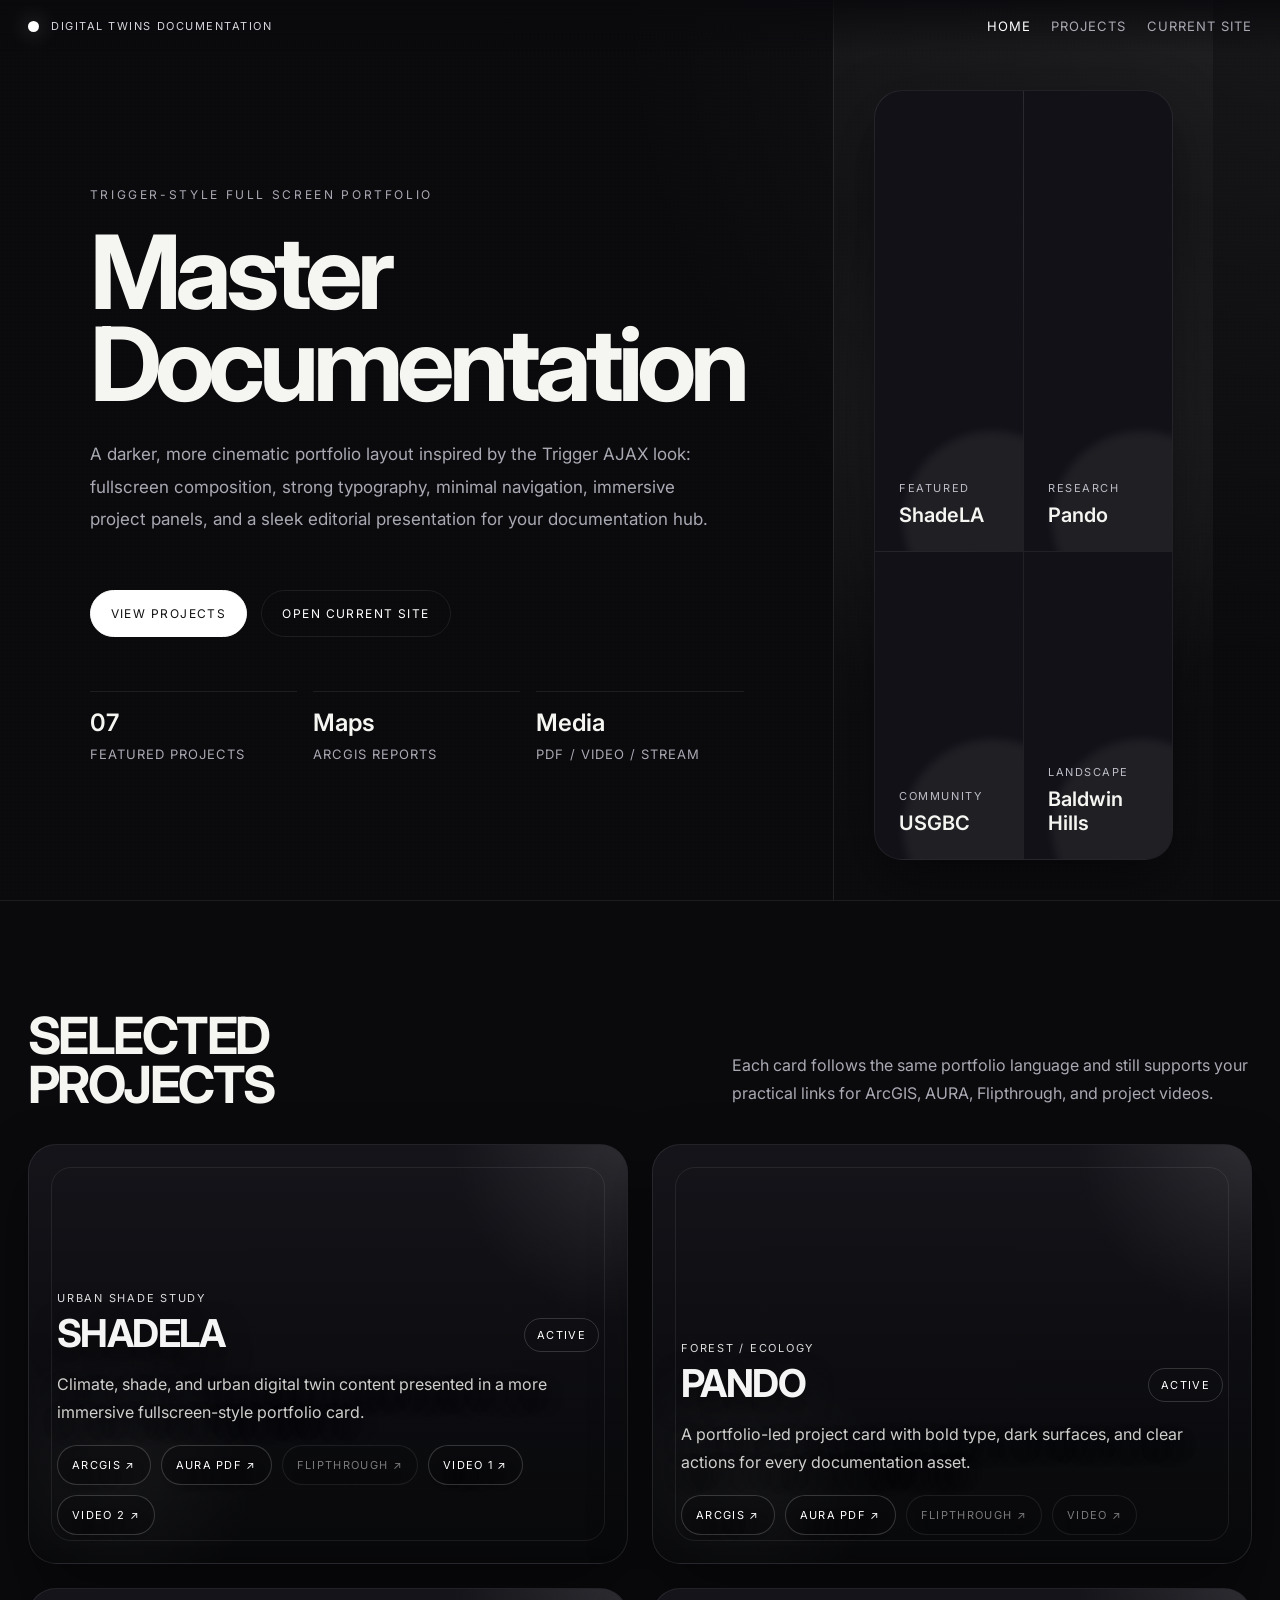
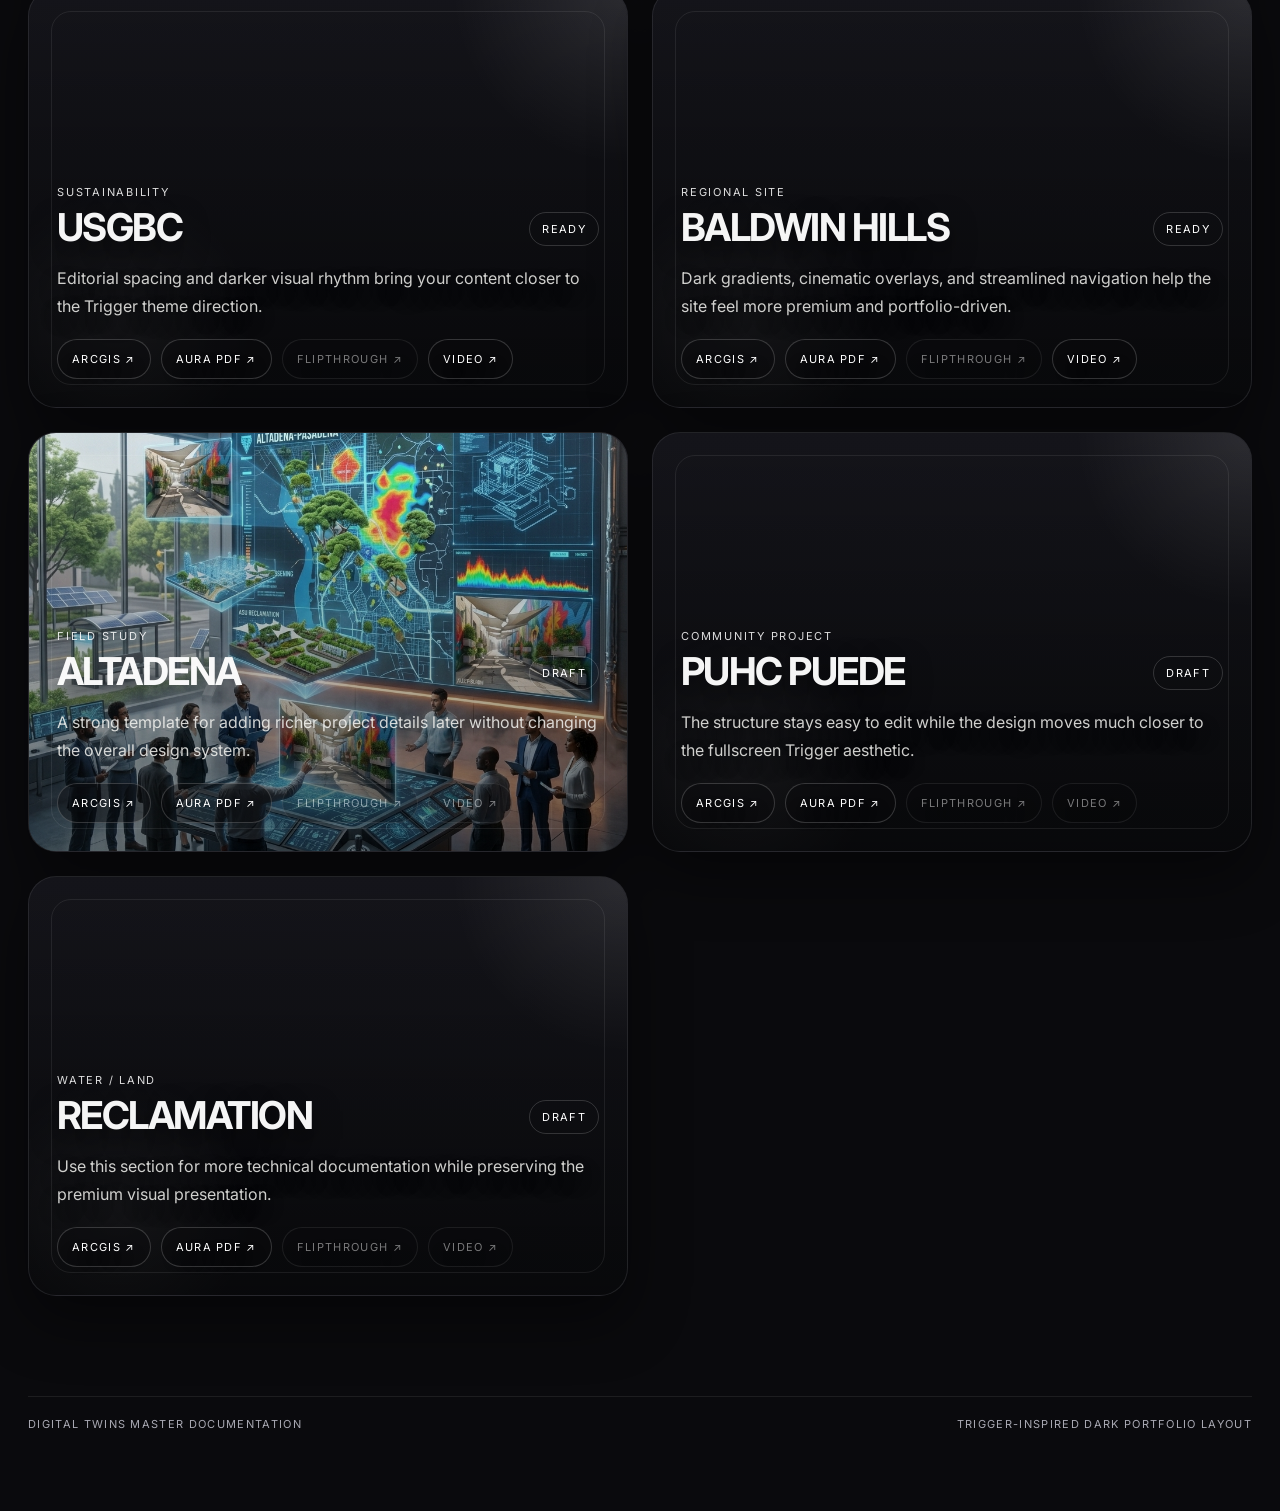
==== commit 043a4040: "Reset Master-Documentation layout to fd728bd baseline" ====
--- a/Master-Documentation/index.html
+++ b/Master-Documentation/index.html
@@ -32,94 +32,7 @@
       overflow-x: hidden;
     }
 
-    body {
-      opacity: 0;
-      transform: translateY(10px);
-      transition: opacity .8s cubic-bezier(.2,.9,.2,1), transform .9s cubic-bezier(.2,.9,.2,1);
-    }
-
-    body.is-loaded {
-      opacity: 1;
-      transform: translateY(0);
-    }
-
-    @keyframes flashGlow {
-      0% { box-shadow: 0 0 0 rgba(214,179,106,0); transform: translateY(-6px) scale(1); }
-      35% { box-shadow: 0 0 0 6px rgba(214,179,106,.16); transform: translateY(-8px) scale(1.008); }
-      100% { box-shadow: 0 0 0 rgba(214,179,106,0); transform: translateY(-6px) scale(1); }
-    }
-
-    .project.is-flash {
-      animation: flashGlow 1.1s cubic-bezier(.2,.9,.2,1) 1;
-      border-color: rgba(214,179,106,.42);
-    }
-
     a { color: inherit; }
-
-    .hero-left :where(h1,h2,h3,h4,h5,h6,p,small,strong,span),
-    .section :where(h2,h3,p,li),
-    .project :where(h3,p,li),
-    .meta-card :where(strong,span) {
-      transition:
-        transform .42s cubic-bezier(.2,.9,.2,1),
-        text-shadow .42s cubic-bezier(.2,.9,.2,1),
-        opacity .42s cubic-bezier(.2,.9,.2,1);
-      will-change: transform;
-    }
-
-    .hero-left :where(h1,h2,h3,h4,h5,h6,p,small,strong,span):hover,
-    .section :where(h2,h3,p,li):hover,
-    .project :where(h3,p,li):hover,
-    .meta-card :where(strong,span):hover {
-      transform: translateY(-2px);
-      text-shadow: 0 18px 46px rgba(0,0,0,0.55);
-      opacity: 0.98;
-    }
-
-    .section-head h2,
-    .project-content h3,
-    .hero-left h1 {
-      position: relative;
-      display: inline-block;
-    }
-
-    .section-head h2::after,
-    .project-content h3::after,
-    .hero-left h1::after {
-      content: "";
-      position: absolute;
-      left: 0;
-      right: 0;
-      bottom: -10px;
-      height: 1px;
-      background: linear-gradient(90deg, transparent, rgba(255,255,255,0.38), transparent);
-      transform: scaleX(0);
-      transform-origin: center;
-      transition: transform .55s cubic-bezier(.2,.9,.2,1);
-      opacity: 0.9;
-      pointer-events: none;
-    }
-
-    .section-head h2:hover::after,
-    .project-content h3:hover::after,
-    .hero-left h1:hover::after {
-      transform: scaleX(1);
-    }
-
-    @media (prefers-reduced-motion: reduce) {
-      .hero-left :where(h1,h2,h3,h4,h5,h6,p,small,strong,span),
-      .section :where(h2,h3,p,li),
-      .project :where(h3,p,li),
-      .meta-card :where(strong,span) {
-        transition: none;
-      }
-
-      .section-head h2::after,
-      .project-content h3::after,
-      .hero-left h1::after {
-        transition: none;
-      }
-    }
 
     .noise {
       position: fixed;
@@ -217,37 +130,13 @@
       margin-bottom: 24px;
     }
 
-    .hero-left h1{
-      font-family: Taygiacs, Poppins, ui-sans-serif;
-      font-weight: 400;
-      letter-spacing: -0.03em;
-      font-size: clamp(48px, 6vw, 86px);
-      line-height: 0.92;
+    h1 {
       margin: 0;
-    }
-
-    .scroll-title {
-      width: 100%;
-      overflow: hidden;
-    }
-
-    .scroll-title h1 {
-      white-space: nowrap;
-      display: inline-block;
-      font-size: clamp(48px, 6vw, 86px);
-      font-weight: bold;
-      animation: scrollTitle 18s linear infinite;
-      line-height: 1;
-      margin: 0;
-    }
-
-    @keyframes scrollTitle {
-      0% {
-        transform: translateX(100%);
-      }
-      100% {
-        transform: translateX(-100%);
-      }
+      font-size: clamp(3.6rem, 8vw, 8rem);
+      line-height: 0.9;
+      letter-spacing: -0.06em;
+      font-weight: 700;
+      max-width: 780px;
     }
 
     .hero-copy {
@@ -367,44 +256,6 @@
       flex-direction: column;
       justify-content: flex-end;
       overflow: hidden;
-      background-size: cover;
-      background-position: center;
-      background-repeat: no-repeat;
-      border: 0;
-      text-align: left;
-      cursor: pointer;
-      transform: translateY(0) scale(1);
-      transition:
-        transform .38s cubic-bezier(.2,.9,.2,1),
-        box-shadow .38s cubic-bezier(.2,.9,.2,1),
-        filter .38s cubic-bezier(.2,.9,.2,1);
-    }
-
-    .showcase-card:hover {
-      transform: translateY(-7px) scale(1.01);
-      box-shadow: 0 30px 80px rgba(0,0,0,0.70);
-      filter: brightness(1.06);
-    }
-
-    .showcase-card::before {
-      content: "";
-      position: absolute;
-      inset: 0;
-      background:
-        linear-gradient(180deg, rgba(0,0,0,0.12), rgba(0,0,0,0.62)),
-        radial-gradient(circle at 30% 15%, rgba(255,255,255,0.10), transparent 40%);
-      opacity: 1;
-      pointer-events: none;
-      z-index: 0;
-    }
-
-    .showcase-card:active {
-      transform: translateY(-3px) scale(0.995);
-    }
-
-    .showcase-card:focus-visible {
-      outline: 2px solid rgba(214,179,106,.55);
-      outline-offset: 3px;
     }
 
     .showcase-card::after {
@@ -433,7 +284,6 @@
       z-index: 1;
       font-size: 1.25rem;
       font-weight: 600;
-      text-shadow: 0 16px 28px rgba(0,0,0,0.65);
     }
 
     .section {
@@ -482,13 +332,12 @@
       overflow: hidden;
       background: linear-gradient(180deg, #15151b, #0f1014);
       box-shadow: var(--shadow);
-      transition: transform .34s cubic-bezier(.2,.9,.2,1), border-color .34s cubic-bezier(.2,.9,.2,1), box-shadow .34s cubic-bezier(.2,.9,.2,1);
+      transition: transform .28s ease, border-color .28s ease;
     }
 
     .project:hover {
       transform: translateY(-6px);
       border-color: rgba(255,255,255,0.18);
-      box-shadow: 0 34px 90px rgba(0,0,0,.70);
     }
 
     .project-visual {
@@ -626,15 +475,9 @@
       justify-content:center;
       padding:18px;
       z-index:10;
-      opacity: 0;
-      transition: opacity .26s ease;
     }
 
     .modal[open]{ display:flex; }
-
-    .modal[open]{
-      opacity: 1;
-    }
 
     .modal-card{
       width:min(1100px, 100%);
@@ -650,26 +493,6 @@
       display:flex;
       flex-direction:column;
       backdrop-filter: blur(10px);
-      transform: translateY(12px) scale(.985);
-      opacity: 0;
-      transition: transform .30s cubic-bezier(.2,.9,.2,1), opacity .22s ease;
-    }
-
-    .modal[open] .modal-card{
-      transform: translateY(0) scale(1);
-      opacity: 1;
-    }
-
-    .reveal{
-      opacity: 0;
-      transform: translateY(14px);
-      transition: opacity .70s cubic-bezier(.2,.9,.2,1), transform .95s cubic-bezier(.2,.9,.2,1);
-      will-change: transform, opacity;
-    }
-
-    .reveal.is-visible{
-      opacity: 1;
-      transform: translateY(0);
     }
 
     .modal-top{
@@ -931,24 +754,26 @@
   <div class="site">
     <header class="topbar">
       <div class="brand">
-        <span class="brand-mark"></span>
+        <div class="brand-mark"></div>
         <span>Digital Twins Documentation</span>
       </div>
       <nav class="nav">
-        <a href="../index.html" class="active">Back to Website</a>
+        <a href="#home" class="active">Home</a>
+        <a href="#projects">Projects</a>
+        <a href="https://digitaltwinshub2025.github.io/Master-Documentation/" target="_blank" rel="noreferrer">Current Site</a>
       </nav>
     </header>
 
     <section class="hero" id="home">
       <div class="hero-left">
-        <div class="scroll-title">
-          <h1>Master</h1>
-          <h1>Documentation</h1>
-        </div>
+        <div class="kicker">Trigger-style full screen portfolio</div>
+        <h1>Master<br>Documentation</h1>
         <p class="hero-copy">
+          A darker, more cinematic portfolio layout inspired by the Trigger AJAX look: fullscreen composition, strong typography, minimal navigation, immersive project panels, and a sleek editorial presentation for your documentation hub.
         </p>
         <div class="hero-actions">
           <a class="btn primary" href="#projects">View Projects</a>
+          <a class="btn secondary" href="https://digitaltwinshub2025.github.io/Master-Documentation/" target="_blank" rel="noreferrer">Open Current Site</a>
         </div>
         <div class="hero-meta">
           <div class="meta-card">
@@ -969,10 +794,10 @@
       <div class="hero-right">
         <div class="showcase">
           <div class="showcase-grid" id="showcaseGrid">
-            <button type="button" class="showcase-card" data-scroll-project="ShadeLA" style="background-image:url('assets/ShadeLAA.png');"><small>Featured</small><strong>ShadeLA</strong></button>
-            <button type="button" class="showcase-card" data-scroll-project="Pando" style="background-image:url('assets/Pandoo.png');"><small>Research</small><strong>Pando</strong></button>
-            <button type="button" class="showcase-card" data-scroll-project="USGBC" style="background-image:url('assets/USGBC.png');"><small>Community</small><strong>USGBC</strong></button>
-            <button type="button" class="showcase-card" data-scroll-project="Baldwin Hills" style="background-image:url('assets/Baldwin%20Hills.png');"><small>Landscape</small><strong>Baldwin Hills</strong></button>
+            <div class="showcase-card"><small>Featured</small><strong>ShadeLA</strong></div>
+            <div class="showcase-card"><small>Research</small><strong>Pando</strong></div>
+            <div class="showcase-card"><small>Community</small><strong>USGBC</strong></div>
+            <div class="showcase-card"><small>Landscape</small><strong>Baldwin Hills</strong></div>
           </div>
         </div>
       </div>
@@ -994,23 +819,9 @@
     <footer class="footer">
       <div class="footer-inner">
         <span>Digital Twins Master Documentation</span>
+        <span>Trigger-inspired dark portfolio layout</span>
       </div>
     </footer>
-  </div>
-
-  <div class="scroll-card is-hidden" id="scrollCard" aria-hidden="true">
-    <div class="sc-shell">
-      <div class="sc-top">
-        <div class="sc-title">
-          <strong>Quick Jump</strong>
-          <span id="scActive">Select a project</span>
-        </div>
-        <button class="sc-toggle" type="button" id="scToggle">Open</button>
-      </div>
-      <div class="sc-panel">
-        <div class="sc-panel-inner" id="scPanel"></div>
-      </div>
-    </div>
   </div>
 
   <div class="modal" id="pdfModal" aria-hidden="true">
@@ -1031,23 +842,14 @@
 
     const pdfByCard = new WeakMap();
 
-    function escapeHtml(value){
-      return String(value ?? '')
-        .replace(/&/g, '&amp;')
-        .replace(/</g, '&lt;')
-        .replace(/>/g, '&gt;')
-        .replace(/"/g, '&quot;')
-        .replace(/'/g, '&#39;');
-    }
-
     const auraPdfByProject = {
-      "Altadena": "Altadena Fire Rebuild_ Resilient, Equitable, and Community-Oriented Recovery Plan V100.pdf",
-      "Baldwin Hills": "Baldwin Hills 6-Mile Corridor Land Context and Infrastructure Report.pdf",
-      "PUHC PUEDE": "PUHC PUEDE Alleys_ Architecture and Urban Design for Environmental Justice, Climate Resilience, and Community Health in South Los Angeles Census Tracts 2098.10 and 2095.20.pdf",
-      "Pando": "Pando Populus_ Comprehensive Environmental and Social Resilience Assessment for Census Tract 1397.02 Images.pdf",
-      "Reclamation": "Reclamation Site 2_ Holistic Ecosystem Restoration for Climate-Resilient Urban Equity in Census Tract 6017.pdf",
-      "ShadeLA": "Shade LA_ Transforming Urban Heat Islands in South Los Angeles Census Tracts 5351.01, 2430, 2382, and 2240.10 through Equitable Shade Structures and Regenerative Design.pdf",
-      "USGBC": ""
+      "Altadena": "Files/Altadena%20Fire%20Rebuild_%20Resilient,%20Equitable,%20and%20Community-Oriented%20Recovery%20Plan%20V100.pdf",
+      "Baldwin Hills": "Files/Baldwin%20Hills%206-Mile%20Corridor%20Land%20Context%20and%20Infrastructure%20Report.pdf",
+      "PUHC PUEDE": "Files/PUHC%20PUEDE%20Alleys_%20Architecture%20and%20Urban%20Design%20for%20Environmental%20Justice,%20Climate%20Resilience,%20and%20Community%20Health%20in%20South%20Los%20Angeles%20Census%20Tracts%202098.10%20and%202095.20.pdf",
+      "Pando": "Files/Pando%20Populus_%20Comprehensive%20Environmental%20and%20Social%20Resilience%20Assessment%20for%20Census%20Tract%201397.02%20Images.pdf",
+      "Reclamation": "Files/Reclamation%20Site%202_%20Holistic%20Ecosystem%20Restoration%20for%20Climate-Resilient%20Urban%20Equity%20in%20Census%20Tract%206017.pdf",
+      "ShadeLA": "Files/Shade%20LA_%20Transforming%20Urban%20Heat%20Islands%20in%20South%20Los%20Angeles%20Census%20Tracts%205351.01,%202430,%202382,%20and%202240.10%20through%20Equitable%20Shade%20Structures%20and%20Regenerative%20Design.pdf",
+      "USGBC": "Files/Altadena%20Fire%20Rebuild_%20Resilient,%20Equitable,%20and%20Community-Oriented%20Recovery%20Plan%20V100.pdf"
     };
 
     const pixelStreamingUrlByProject = {
@@ -1096,7 +898,7 @@
 
     function openModal(title, url){
       modalTitle.textContent = title;
-      modalFrame.src = encodeURI(url);
+      modalFrame.src = url;
       modal.setAttribute('open','');
       modal.setAttribute('aria-hidden','false');
     }
@@ -1169,10 +971,6 @@
     const projectsGrid = document.getElementById('projectsGrid');
     const metaProjectCount = document.getElementById('metaProjectCount');
 
-    requestAnimationFrame(() => {
-      document.body.classList.add('is-loaded');
-    });
-
     const projectMeta = [
       { name: 'ShadeLA', label: 'Urban Shade Study', status: 'Active', desc: 'Climate, shade, and urban digital twin content presented in a more immersive fullscreen-style portfolio card.' },
       { name: 'Pando', label: 'Forest / Ecology', status: 'Active', desc: 'A portfolio-led project card with bold type, dark surfaces, and clear actions for every documentation asset.' },
@@ -1187,78 +985,6 @@
       metaProjectCount.textContent = String(projectMeta.length).padStart(2, '0');
     }
 
-    const scrollCard = document.getElementById('scrollCard');
-    const scPanel = document.getElementById('scPanel');
-    const scToggle = document.getElementById('scToggle');
-    const scActive = document.getElementById('scActive');
-
-    function scrollCardSetHidden(hidden){
-      if(!scrollCard) return;
-      scrollCard.classList.toggle('is-hidden', Boolean(hidden));
-      scrollCard.setAttribute('aria-hidden', hidden ? 'true' : 'false');
-    }
-
-    function scrollCardSetOpen(open){
-      if(!scrollCard || !scToggle) return;
-      scrollCard.classList.toggle('is-open', Boolean(open));
-      scToggle.textContent = open ? 'Close' : 'Open';
-    }
-
-    function jumpToProject(name){
-      const slug = String(name)
-        .trim()
-        .toLowerCase()
-        .replace(/\s+/g, '-')
-        .replace(/[^a-z0-9\-]/g, '');
-      const target = document.getElementById(`project-${slug}`);
-      if(!target) return;
-
-      if(scActive) scActive.textContent = name;
-      scrollCardSetOpen(false);
-
-      target.scrollIntoView({ behavior: 'smooth', block: 'start' });
-      document.querySelectorAll('.project').forEach(el => el.classList.toggle('is-active', el === target));
-      target.classList.remove('is-flash');
-      void target.offsetWidth;
-      target.classList.add('is-flash');
-    }
-
-    if(scPanel){
-      scPanel.innerHTML = projectMeta
-        .map((p) => {
-          const safeName = String(p.name || '');
-          const safeLabel = String(p.label || '');
-          return `
-            <div class="sc-item" data-sc-project="${escapeHtml(safeName)}">
-              <div class="sc-item-label">
-                <b>${escapeHtml(safeName)}</b>
-                <i>${escapeHtml(safeLabel)}</i>
-              </div>
-              <button class="sc-jump" type="button" data-sc-jump="${escapeHtml(safeName)}">Jump</button>
-            </div>
-          `;
-        })
-        .join('');
-
-      scPanel.querySelectorAll('[data-sc-jump]').forEach((btn) => {
-        btn.addEventListener('click', () => {
-          const name = btn.getAttribute('data-sc-jump') || '';
-          if(name) jumpToProject(name);
-        });
-      });
-    }
-
-    if(scToggle){
-      scToggle.addEventListener('click', () => {
-        const open = scrollCard ? scrollCard.classList.contains('is-open') : false;
-        scrollCardSetOpen(!open);
-      });
-    }
-
-    window.addEventListener('scroll', () => {
-      scrollCardSetHidden(window.scrollY < 260);
-    }, { passive: true });
-
     function createAction(label, kind, enabled){
       const a = document.createElement('a');
       a.className = 'action' + (enabled ? '' : ' is-disabled');
@@ -1272,12 +998,6 @@
       if(!projectsGrid) return;
       projectsGrid.innerHTML = '';
 
-      const slugify = (s) => String(s || '')
-        .trim()
-        .toLowerCase()
-        .replace(/\s+/g, '-')
-        .replace(/[^a-z0-9\-]/g, '');
-
       projectMeta.forEach((p) => {
         const arcUrl = arcGisUrlByProject[p.name] || '';
         const auraUrl = auraPdfByProject[p.name] || '';
@@ -1287,8 +1007,6 @@
         const article = document.createElement('article');
         article.className = 'project';
         article.setAttribute('data-project', p.name);
-        article.id = `project-${slugify(p.name)}`;
-        article.classList.add('reveal');
 
         const visual = document.createElement('div');
         visual.className = 'project-visual';
@@ -1364,51 +1082,6 @@
     }
 
     renderProjects();
-
-    const revealObserver = (() => {
-      try {
-        const obs = new IntersectionObserver(
-          (entries) => {
-            entries.forEach((entry) => {
-              if (entry.isIntersecting) {
-                entry.target.classList.add('is-visible');
-                obs.unobserve(entry.target);
-              }
-            });
-          },
-          { threshold: 0.14, rootMargin: '0px 0px -12% 0px' }
-        );
-        return obs;
-      } catch {
-        return null;
-      }
-    })();
-
-    if(revealObserver){
-      document.querySelectorAll('.reveal').forEach((el) => revealObserver.observe(el));
-    }else{
-      document.querySelectorAll('.reveal').forEach((el) => el.classList.add('is-visible'));
-    }
-
-    document.querySelectorAll('[data-scroll-project]').forEach((btn) => {
-      btn.addEventListener('click', () => {
-        const name = btn.getAttribute('data-scroll-project') || '';
-        if(!name) return;
-        const slug = String(name)
-          .trim()
-          .toLowerCase()
-          .replace(/\s+/g, '-')
-          .replace(/[^a-z0-9\-]/g, '');
-        const target = document.getElementById(`project-${slug}`);
-        if(!target) return;
-
-        target.scrollIntoView({ behavior: 'smooth', block: 'start' });
-        document.querySelectorAll('.project').forEach(el => el.classList.toggle('is-active', el === target));
-        target.classList.remove('is-flash');
-        void target.offsetWidth;
-        target.classList.add('is-flash');
-      });
-    });
 
     document.addEventListener('click', (e) => {
       const actionEl = e.target && e.target.closest ? e.target.closest('.action[data-action]') : null;
